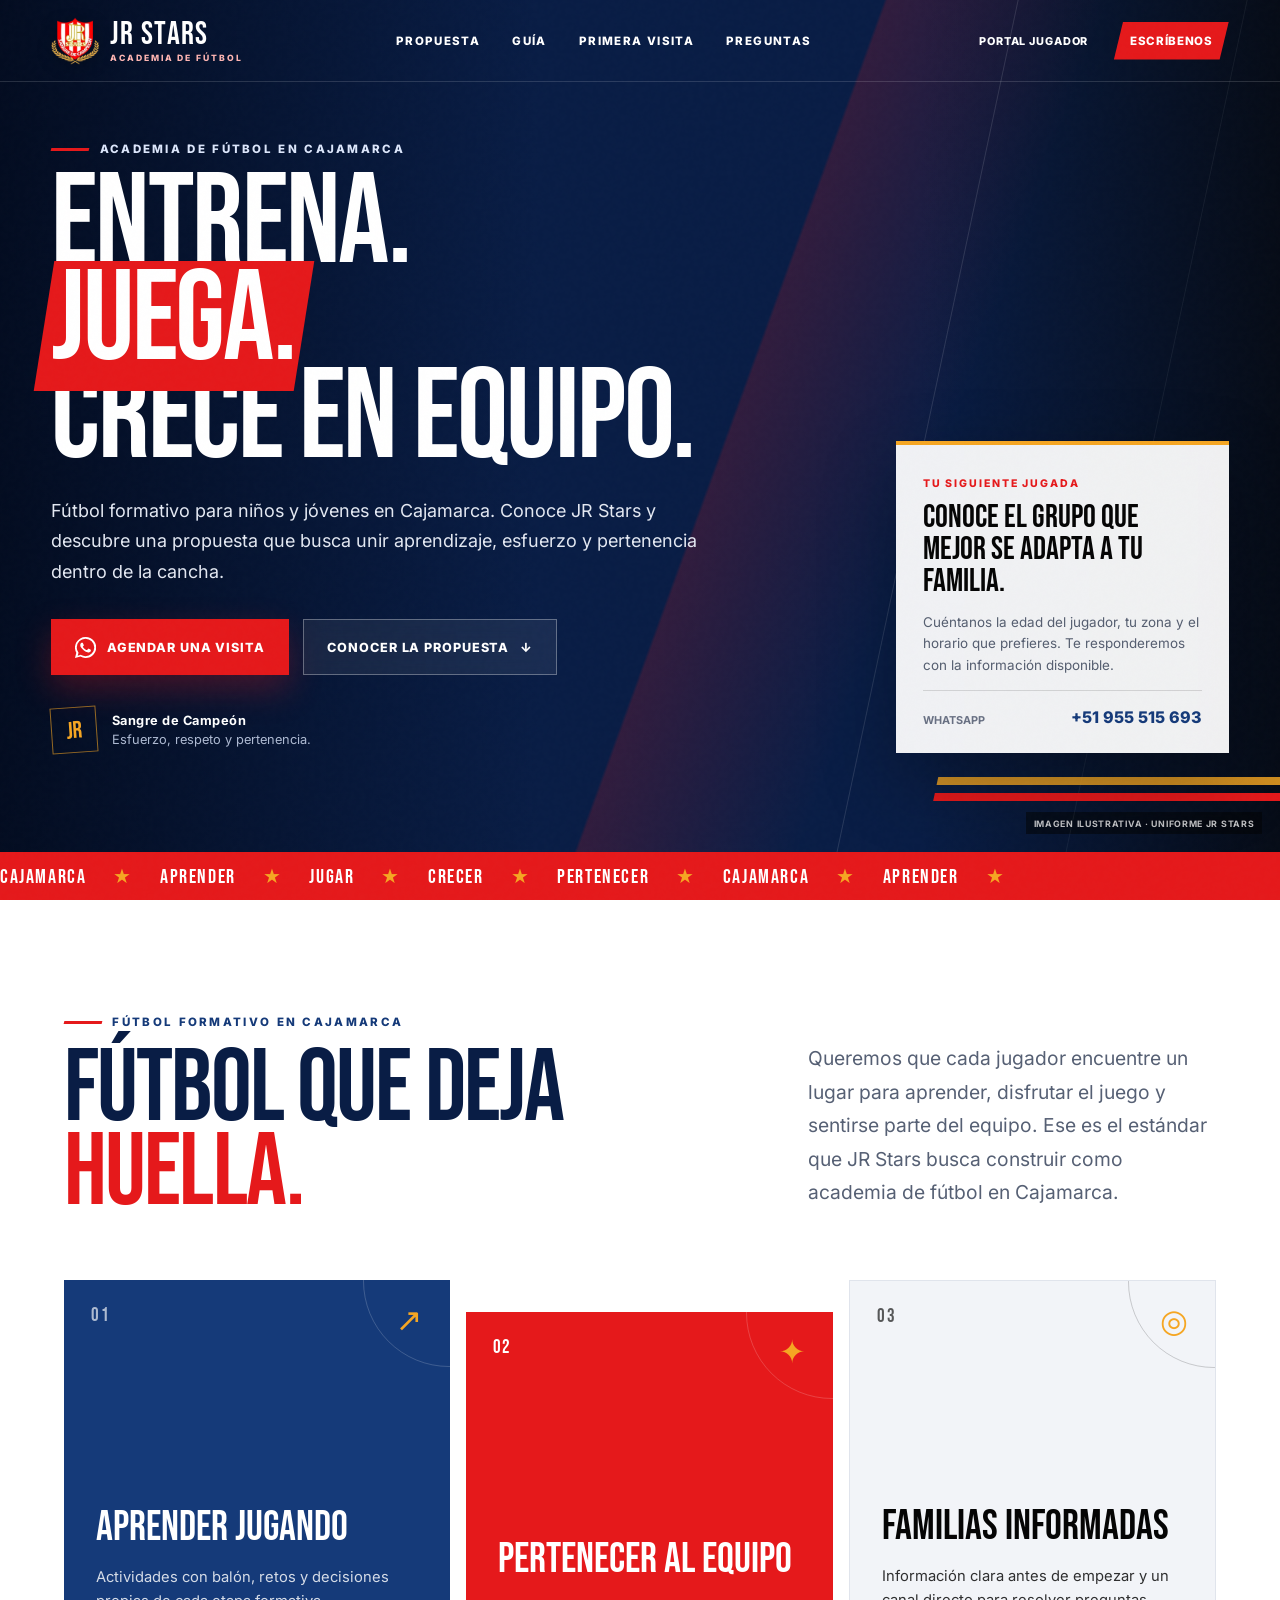
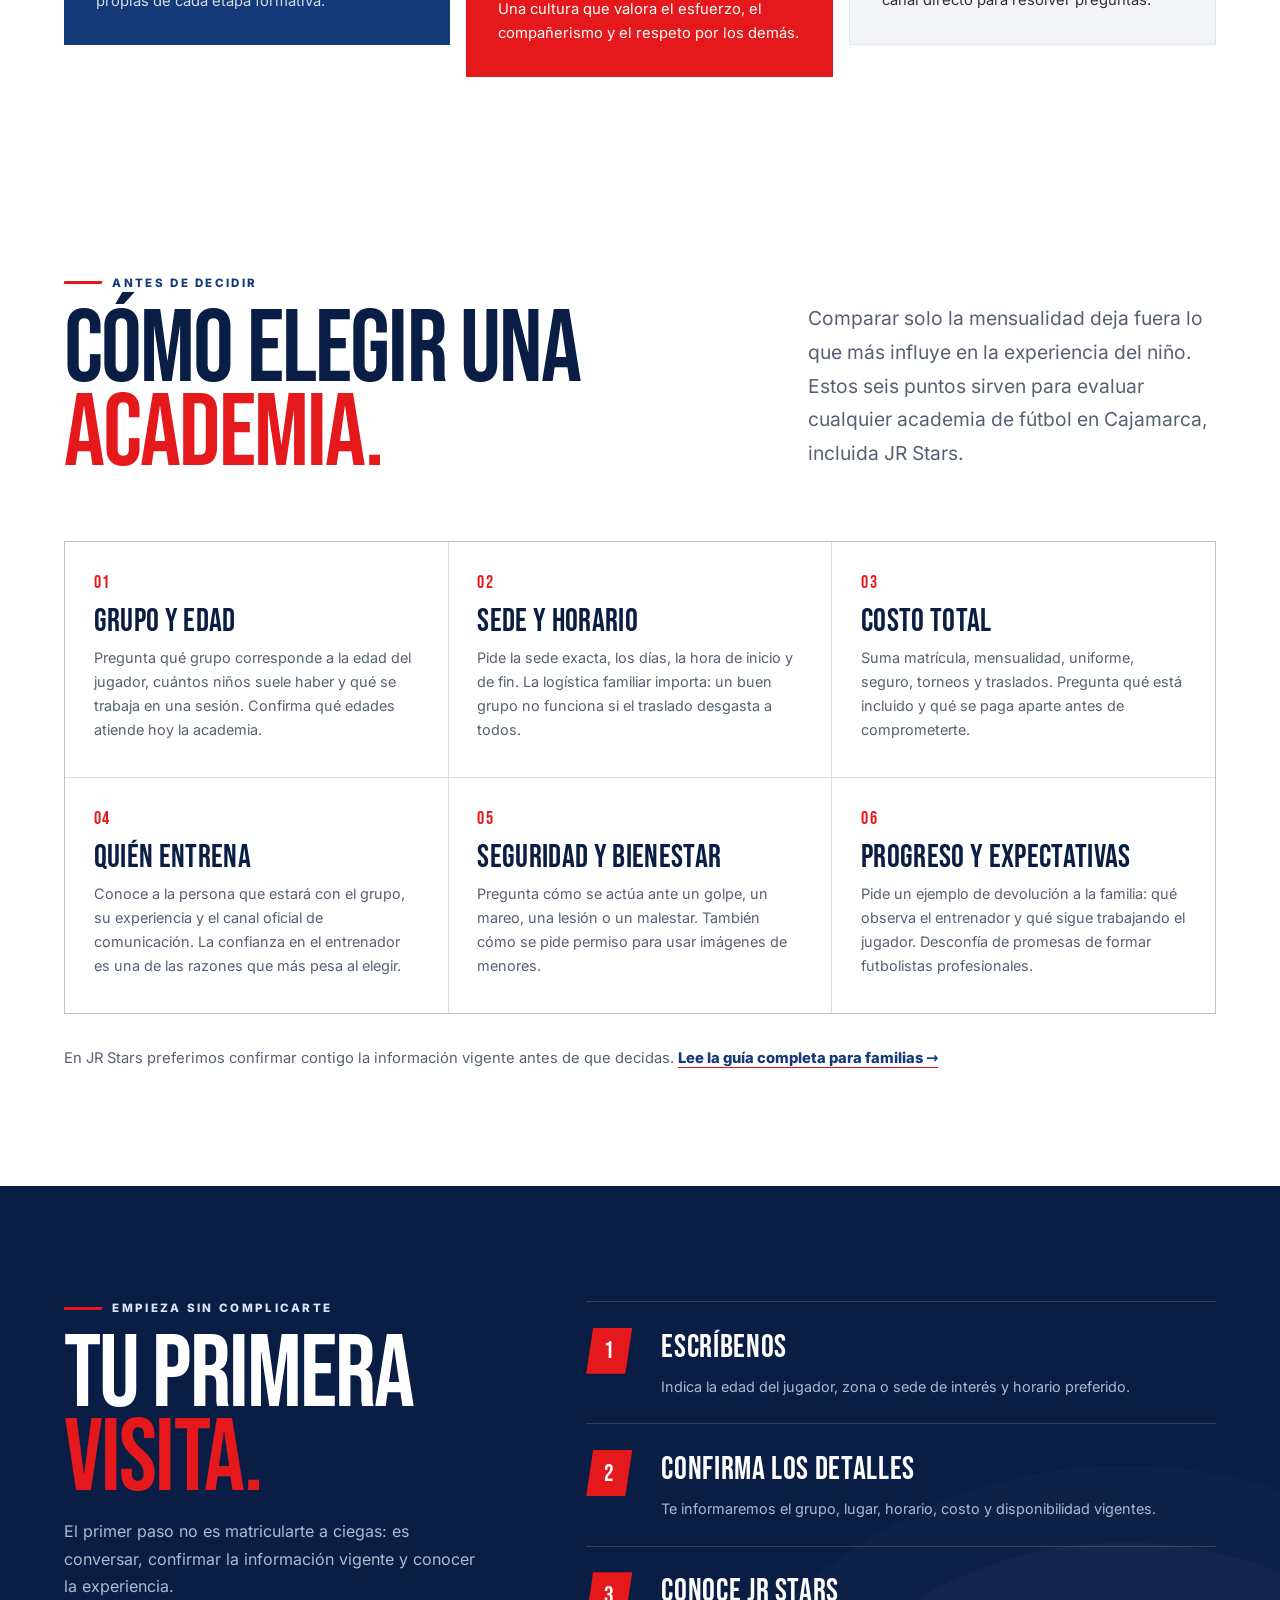
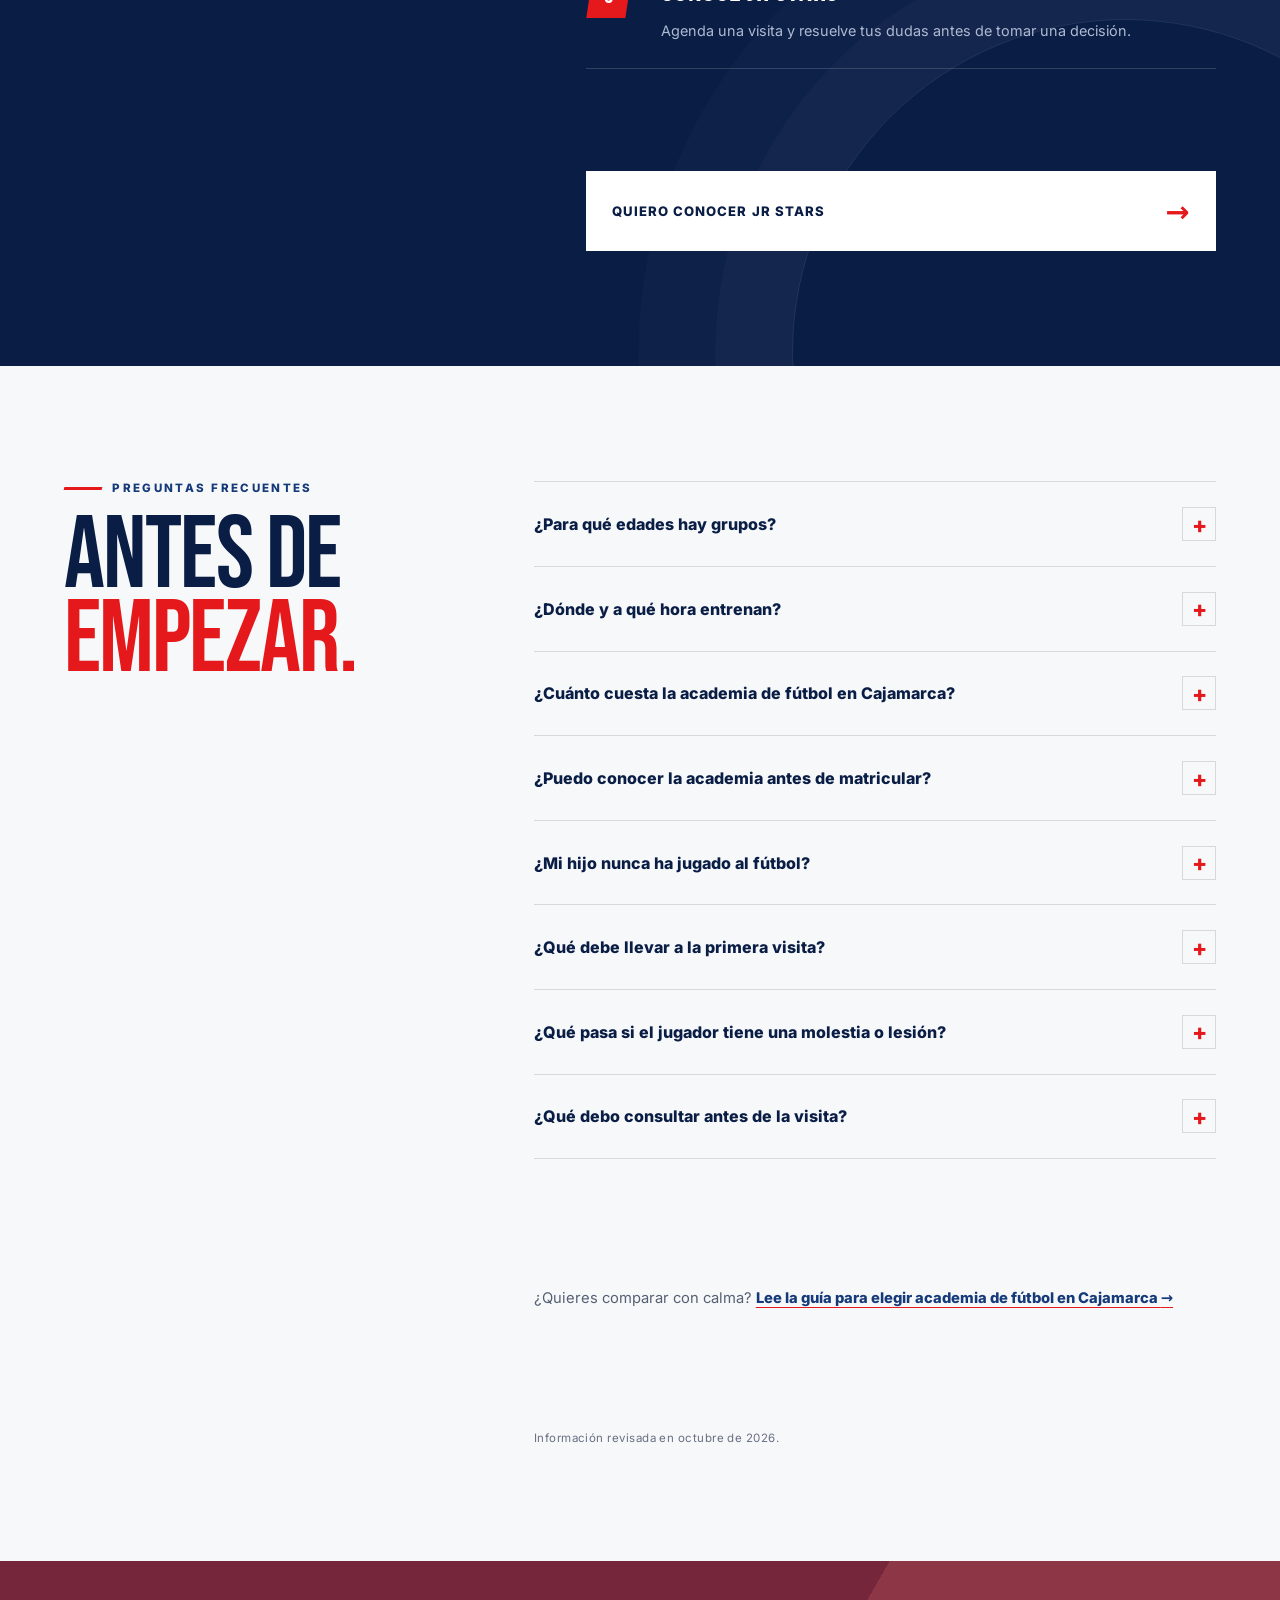
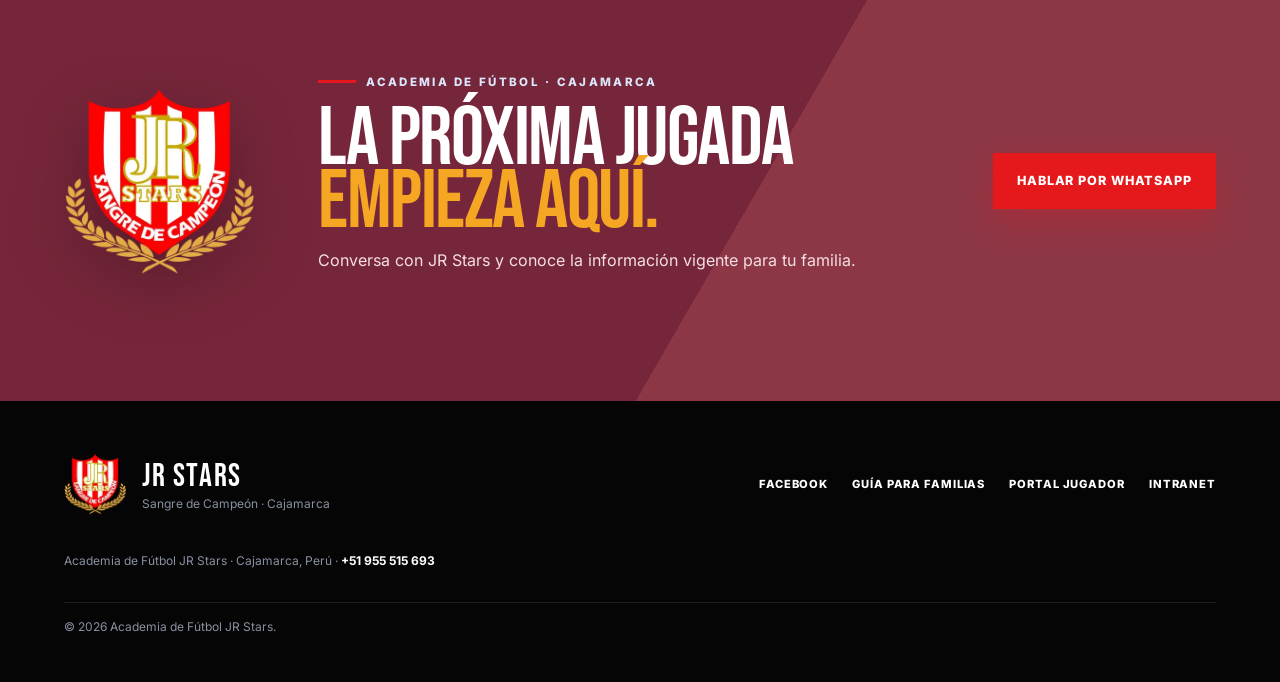
==== index.html @ 73587577 "SEO: landing optimizada, guia para familias y rendimiento movil - Metadatos, canonical, Open Graph y" ====
<!doctype html>
<html lang="es-PE">
<head>
  <meta charset="utf-8">
  <meta name="viewport" content="width=device-width, initial-scale=1">
  <title>Academia de fútbol para niños en Cajamarca | JR Stars</title>
  <meta name="description" content="Fútbol formativo para niños y jóvenes en Cajamarca. Conoce la propuesta de JR Stars y consulta por WhatsApp el grupo, sede y horario disponibles.">
  <meta name="robots" content="index, follow, max-image-preview:large, max-snippet:-1, max-video-preview:-1">
  <meta name="theme-color" content="#153A79">
  <meta name="geo.region" content="PE-CAJ">
  <meta name="geo.placename" content="Cajamarca">
  <link rel="canonical" href="https://jairequejo.github.io/academiajrstars/">
  <link rel="sitemap" type="application/xml" title="Mapa del sitio" href="https://jairequejo.github.io/academiajrstars/sitemap.xml">
  <meta property="og:type" content="website">
  <meta property="og:locale" content="es_PE">
  <meta property="og:site_name" content="JR Stars Cajamarca">
  <meta property="og:url" content="https://jairequejo.github.io/academiajrstars/">
  <meta property="og:title" content="Academia de fútbol para niños en Cajamarca | JR Stars">
  <meta property="og:description" content="Fútbol formativo para niños y jóvenes en Cajamarca. Conoce JR Stars y consulta disponibilidad por WhatsApp.">
  <meta property="og:image" content="https://jairequejo.github.io/academiajrstars/img/og-jr-stars-1200x630.jpg">
  <meta property="og:image:secure_url" content="https://jairequejo.github.io/academiajrstars/img/og-jr-stars-1200x630.jpg">
  <meta property="og:image:type" content="image/jpeg">
  <meta property="og:image:width" content="1200">
  <meta property="og:image:height" content="630">
  <meta property="og:image:alt" content="Jugador con uniforme de JR Stars en una cancha de fútbol">
  <meta name="twitter:card" content="summary_large_image">
  <meta name="twitter:title" content="Academia de fútbol para niños en Cajamarca | JR Stars">
  <meta name="twitter:description" content="Fútbol formativo para niños y jóvenes en Cajamarca. Consulta grupo, sede y horario por WhatsApp.">
  <meta name="twitter:image" content="https://jairequejo.github.io/academiajrstars/img/og-jr-stars-1200x630.jpg">
  <meta name="twitter:image:alt" content="Jugador con uniforme de JR Stars en una cancha de fútbol">
  <link rel="icon" href="./favicon.ico" sizes="any">
  <link rel="icon" href="./img/escudo-192.png" type="image/png" sizes="192x192">
  <link rel="apple-touch-icon" href="./img/escudo-192.png">
  <link rel="preload" href="./fonts/bebas-neue-latin.woff2" as="font" type="font/woff2" crossorigin>
  <link rel="preload" href="./fonts/inter-latin-var.woff2" as="font" type="font/woff2" crossorigin>
  <link rel="preload" href="./img/hero-jr-stars-horizontal.avif" as="image" type="image/avif" media="(min-width: 681px)" imagesrcset="./img/hero-jr-stars-horizontal-1280.avif 1280w, ./img/hero-jr-stars-horizontal.avif 2055w" imagesizes="100vw" fetchpriority="high">
  <link rel="preload" href="./img/hero-jr-stars-vertical.avif" as="image" type="image/avif" media="(max-width: 680px)" imagesrcset="./img/hero-jr-stars-vertical-720.avif 720w, ./img/hero-jr-stars-vertical.avif 1122w" imagesizes="100vw" fetchpriority="high">
  <link rel="stylesheet" href="./css/landing-effects.css?v=20261019b">
  <script type="application/ld+json">
  {
    "@context": "https://schema.org",
    "@graph": [
      {
        "@type": "SportsOrganization",
        "@id": "https://jairequejo.github.io/academiajrstars/#organizacion",
        "name": "Academia de Fútbol JR Stars Cajamarca",
        "alternateName": "JR Stars",
        "url": "https://jairequejo.github.io/academiajrstars/",
        "logo": {
          "@type": "ImageObject",
          "url": "https://jairequejo.github.io/academiajrstars/img/escudo-192.png",
          "width": 400,
          "height": 400
        },
        "image": {
          "@type": "ImageObject",
          "url": "https://jairequejo.github.io/academiajrstars/img/og-jr-stars-1200x630.jpg",
          "width": 1200,
          "height": 630
        },
        "description": "Academia de fútbol formativo para niños y jóvenes en Cajamarca, Perú. Aprendizaje con balón, pertenencia al equipo y familias informadas.",
        "slogan": "Sangre de Campeón",
        "telephone": "+51 955 515 693",
        "address": {
          "@type": "PostalAddress",
          "addressLocality": "Cajamarca",
          "addressRegion": "Cajamarca",
          "addressCountry": "PE"
        },
        "areaServed": {
          "@type": "City",
          "name": "Cajamarca"
        },
        "contactPoint": {
          "@type": "ContactPoint",
          "telephone": "+51 955 515 693",
          "contactType": "customer service",
          "areaServed": "PE",
          "availableLanguage": "Spanish"
        },
        "sameAs": [
          "https://www.facebook.com/p/Academia-de-F%C3%BAtbol-JR-Stars-Cajamarca-100034777191797/"
        ],
        "knowsAbout": [
          "Fútbol formativo",
          "Fútbol infantil",
          "Entrenamiento de fútbol",
          "Desarrollo de jugadores jóvenes"
        ],
        "inLanguage": "es-PE"
      },
      {
        "@type": "WebSite",
        "@id": "https://jairequejo.github.io/academiajrstars/#sitio",
        "url": "https://jairequejo.github.io/academiajrstars/",
        "name": "JR Stars Cajamarca",
        "inLanguage": "es-PE",
        "publisher": {
          "@id": "https://jairequejo.github.io/academiajrstars/#organizacion"
        }
      },
      {
        "@type": "WebPage",
        "@id": "https://jairequejo.github.io/academiajrstars/#pagina",
        "url": "https://jairequejo.github.io/academiajrstars/",
        "name": "Academia de fútbol para niños en Cajamarca | JR Stars",
        "description": "Fútbol formativo para niños y jóvenes en Cajamarca. Conoce la propuesta de JR Stars y consulta por WhatsApp el grupo, sede y horario disponibles.",
        "isPartOf": {
          "@id": "https://jairequejo.github.io/academiajrstars/#sitio"
        },
        "about": {
          "@id": "https://jairequejo.github.io/academiajrstars/#organizacion"
        },
        "primaryImageOfPage": {
          "@type": "ImageObject",
          "url": "https://jairequejo.github.io/academiajrstars/img/og-jr-stars-1200x630.jpg",
          "width": 1200,
          "height": 630
        },
        "inLanguage": "es-PE",
        "dateModified": "2026-10-19"
      }
    ]
  }
  </script>
</head>
<body>
  <a class="skip-link" href="#contenido">Saltar al contenido</a>
  <header class="site-header" id="site-header">
    <a class="brand" href="#inicio">
      <img src="./img/escudo-128.webp" alt="" width="128" height="128" decoding="async">
      <span class="brand-copy"><strong>JR STARS</strong><small>Academia de fútbol</small></span>
    </a>
    <nav class="desktop-nav" aria-label="Navegación principal">
      <a href="#propuesta">Propuesta</a><a href="./guia-academia-futbol-cajamarca/">Guía</a><a href="#primera-visita">Primera visita</a><a href="#preguntas">Preguntas</a>
    </nav>
    <div class="header-actions">
      <a class="portal-link" href="./portal/">Portal jugador</a>
      <a class="header-whatsapp" data-wa-location="header" href="https://wa.me/51955515693?text=Hola%2C%20quiero%20conocer%20JR%20Stars.%20Edad%20del%20ni%C3%B1o%2Fa%3A%20__%20Zona%20o%20sede%20preferida%3A%20__%20Horario%20preferido%3A%20__" target="_blank" rel="noopener noreferrer">Escríbenos</a>
    </div>
  </header>

  <main id="contenido">
    <section class="hero" id="inicio">
      <div class="hero-media" aria-hidden="true">
        <picture>
          <source media="(max-width: 680px)" type="image/avif" srcset="./img/hero-jr-stars-vertical-720.avif 720w, ./img/hero-jr-stars-vertical.avif 1122w" sizes="100vw">
          <source media="(max-width: 680px)" type="image/webp" srcset="./img/hero-jr-stars-vertical-720.webp 720w, ./img/hero-jr-stars-vertical.webp 1122w" sizes="100vw">
          <source media="(min-width: 681px)" type="image/avif" srcset="./img/hero-jr-stars-horizontal-1280.avif 1280w, ./img/hero-jr-stars-horizontal.avif 2055w" sizes="100vw">
          <source media="(min-width: 681px)" type="image/webp" srcset="./img/hero-jr-stars-horizontal-1280.webp 1280w, ./img/hero-jr-stars-horizontal.webp 2055w" sizes="100vw">
          <img src="./img/hero-jr-stars-horizontal.png" alt="" width="2055" height="765" fetchpriority="high" decoding="async">
        </picture>
        <span class="hero-visual-note">Imagen ilustrativa · Uniforme JR Stars</span>
      </div>
      <div class="hero-shape hero-shape-one" aria-hidden="true"></div><div class="hero-shape hero-shape-two" aria-hidden="true"></div>
      <div class="hero-inner">
        <div class="hero-copy">
          <p class="eyebrow"><span></span> Academia de fútbol en Cajamarca</p>
          <h1>ENTRENA.<br><em>JUEGA.</em><br>CRECE EN EQUIPO.</h1>
          <p class="hero-lead">Fútbol formativo para niños y jóvenes en Cajamarca. Conoce JR Stars y descubre una propuesta que busca unir aprendizaje, esfuerzo y pertenencia dentro de la cancha.</p>
          <div class="hero-actions">
            <a class="button button-primary" data-wa-location="hero" href="https://wa.me/51955515693?text=Hola%2C%20quiero%20conocer%20JR%20Stars.%20Edad%20del%20ni%C3%B1o%2Fa%3A%20__%20Zona%20o%20sede%20preferida%3A%20__%20Horario%20preferido%3A%20__" target="_blank" rel="noopener noreferrer">
              <svg viewBox="0 0 24 24" aria-hidden="true"><path d="M17.5 14.4c-.3-.2-1.8-.9-2-.9-.3-.1-.5-.2-.7.1-.2.3-.8 1-.9 1.2-.2.2-.4.2-.7.1-.3-.2-1.3-.5-2.4-1.5-.9-.8-1.5-1.8-1.7-2.1-.2-.3 0-.5.2-.6l.4-.5c.2-.2.2-.3.3-.5.1-.2.1-.4 0-.5l-.9-2.2c-.2-.6-.5-.5-.7-.5h-.6c-.2 0-.5.1-.8.4-.3.3-1 1-1 2.5s1.1 2.8 1.2 3c.2.2 2.1 3.2 5.1 4.5.7.3 1.3.5 1.7.6.7.2 1.4.2 1.9.1.6-.1 1.8-.7 2-1.4.3-.7.3-1.3.2-1.4-.1-.2-.3-.2-.6-.4zM12 21.9a9.9 9.9 0 0 1-5-1.3l-.4-.2-3.5.9.9-3.4-.2-.4A9.9 9.9 0 0 1 2 12a10 10 0 1 1 10 9.9zM12 0A12 12 0 0 0 1.5 17.9L0 24l6.3-1.6A12 12 0 1 0 12 0z"/></svg>
              Agendar una visita
            </a>
            <a class="button button-ghost" href="#propuesta">Conocer la propuesta <span aria-hidden="true">↓</span></a>
          </div>
          <div class="hero-note"><span class="hero-note-mark">JR</span><p><strong>Sangre de Campeón</strong><br>Esfuerzo, respeto y pertenencia.</p></div>
        </div>
        <aside class="hero-card" aria-label="Información de contacto">
          <span class="hero-card-label">Tu siguiente jugada</span>
          <strong>Conoce el grupo que mejor se adapta a tu familia.</strong>
          <p>Cuéntanos la edad del jugador, tu zona y el horario que prefieres. Te responderemos con la información disponible.</p>
          <div class="hero-card-contact"><span>WhatsApp</span><a href="tel:+51955515693">+51&nbsp;955&nbsp;515&nbsp;693</a></div>
        </aside>
      </div>
      <div class="hero-marquee" aria-hidden="true"><div>CAJAMARCA <span>★</span> APRENDER <span>★</span> JUGAR <span>★</span> CRECER <span>★</span> PERTENECER <span>★</span> CAJAMARCA <span>★</span> APRENDER <span>★</span></div></div>
    </section>

    <section class="section promise-section" id="propuesta">
      <div class="section-heading">
        <div><p class="eyebrow eyebrow-dark"><span></span> Fútbol formativo en Cajamarca</p><h2>FÚTBOL QUE DEJA<br><em>HUELLA.</em></h2></div>
        <p class="section-intro">Queremos que cada jugador encuentre un lugar para aprender, disfrutar el juego y sentirse parte del equipo. Ese es el estándar que JR Stars busca construir como academia de fútbol en Cajamarca.</p>
      </div>
      <div class="promise-grid">
        <article class="promise-card promise-card-blue"><span class="card-number">01</span><div class="card-icon" aria-hidden="true">↗</div><h3>Aprender jugando</h3><p>Actividades con balón, retos y decisiones propias de cada etapa formativa.</p></article>
        <article class="promise-card promise-card-red"><span class="card-number">02</span><div class="card-icon" aria-hidden="true">✦</div><h3>Pertenecer al equipo</h3><p>Una cultura que valora el esfuerzo, el compañerismo y el respeto por los demás.</p></article>
        <article class="promise-card promise-card-light"><span class="card-number">03</span><div class="card-icon" aria-hidden="true">◎</div><h3>Familias informadas</h3><p>Información clara antes de empezar y un canal directo para resolver preguntas.</p></article>
      </div>
    </section>

    <section class="section guide-section" id="como-elegir">
      <div class="section-heading">
        <div><p class="eyebrow eyebrow-dark"><span></span> Antes de decidir</p><h2>CÓMO ELEGIR UNA<br><em>ACADEMIA.</em></h2></div>
        <p class="section-intro">Comparar solo la mensualidad deja fuera lo que más influye en la experiencia del niño. Estos seis puntos sirven para evaluar cualquier academia de fútbol en Cajamarca, incluida JR Stars.</p>
      </div>
      <div class="guide-grid">
        <article class="guide-card"><span>01</span><h3>Grupo y edad</h3><p>Pregunta qué grupo corresponde a la edad del jugador, cuántos niños suele haber y qué se trabaja en una sesión. Confirma qué edades atiende hoy la academia.</p></article>
        <article class="guide-card"><span>02</span><h3>Sede y horario</h3><p>Pide la sede exacta, los días, la hora de inicio y de fin. La logística familiar importa: un buen grupo no funciona si el traslado desgasta a todos.</p></article>
        <article class="guide-card"><span>03</span><h3>Costo total</h3><p>Suma matrícula, mensualidad, uniforme, seguro, torneos y traslados. Pregunta qué está incluido y qué se paga aparte antes de comprometerte.</p></article>
        <article class="guide-card"><span>04</span><h3>Quién entrena</h3><p>Conoce a la persona que estará con el grupo, su experiencia y el canal oficial de comunicación. La confianza en el entrenador es una de las razones que más pesa al elegir.</p></article>
        <article class="guide-card"><span>05</span><h3>Seguridad y bienestar</h3><p>Pregunta cómo se actúa ante un golpe, un mareo, una lesión o un malestar. También cómo se pide permiso para usar imágenes de menores.</p></article>
        <article class="guide-card"><span>06</span><h3>Progreso y expectativas</h3><p>Pide un ejemplo de devolución a la familia: qué observa el entrenador y qué sigue trabajando el jugador. Desconfía de promesas de formar futbolistas profesionales.</p></article>
      </div>
      <p class="guide-note">En JR Stars preferimos confirmar contigo la información vigente antes de que decidas. <a href="./guia-academia-futbol-cajamarca/">Lee la guía completa para familias <span aria-hidden="true">→</span></a></p>
    </section>

    <section class="section visit-section" id="primera-visita">
      <div class="visit-header">
        <p class="eyebrow"><span></span> Empieza sin complicarte</p><h2>TU PRIMERA<br><em>VISITA.</em></h2>
        <p>El primer paso no es matricularte a ciegas: es conversar, confirmar la información vigente y conocer la experiencia.</p>
      </div>
      <ol class="steps">
        <li><span class="step-number">1</span><div><h3>Escríbenos</h3><p>Indica la edad del jugador, zona o sede de interés y horario preferido.</p></div></li>
        <li><span class="step-number">2</span><div><h3>Confirma los detalles</h3><p>Te informaremos el grupo, lugar, horario, costo y disponibilidad vigentes.</p></div></li>
        <li><span class="step-number">3</span><div><h3>Conoce JR Stars</h3><p>Agenda una visita y resuelve tus dudas antes de tomar una decisión.</p></div></li>
      </ol>
      <a class="visit-cta" data-wa-location="steps" href="https://wa.me/51955515693?text=Hola%2C%20quiero%20conocer%20JR%20Stars.%20Edad%20del%20ni%C3%B1o%2Fa%3A%20__%20Zona%20o%20sede%20preferida%3A%20__%20Horario%20preferido%3A%20__" target="_blank" rel="noopener noreferrer"><span>Quiero conocer JR Stars</span><strong>→</strong></a>
    </section>

    <section class="section faq-section" id="preguntas">
      <div class="faq-heading"><p class="eyebrow eyebrow-dark"><span></span> Preguntas frecuentes</p><h2>ANTES DE<br><em>EMPEZAR.</em></h2></div>
      <div class="faq-list">
        <details><summary>¿Para qué edades hay grupos?<span>+</span></summary><p>Las categorías disponibles pueden cambiar. Escríbenos con la edad del jugador y te diremos qué opción vigente puede corresponderle.</p></details>
        <details><summary>¿Dónde y a qué hora entrenan?<span>+</span></summary><p>Antes de agendar confirmaremos contigo la sede, el horario y la disponibilidad actuales. No queremos que viajes con información desactualizada.</p></details>
        <details><summary>¿Cuánto cuesta la academia de fútbol en Cajamarca?<span>+</span></summary><p>El costo puede variar según el grupo, la frecuencia y lo que incluya. Por WhatsApp te pasaremos el costo total vigente: mensualidad, matrícula y otros conceptos aplicables. Así evitas sorpresas después.</p></details>
        <details><summary>¿Puedo conocer la academia antes de matricular?<span>+</span></summary><p>Sí puedes solicitar una visita. Por WhatsApp te explicaremos cómo coordinarla según el grupo disponible.</p></details>
        <details><summary>¿Mi hijo nunca ha jugado al fútbol?<span>+</span></summary><p>Cuéntanos su edad y su experiencia. Lo importante es ubicarlo en un grupo adecuado y que la primera experiencia sea positiva, sin compararlo con niños que llevan más tiempo.</p></details>
        <details><summary>¿Qué debe llevar a la primera visita?<span>+</span></summary><p>Ropa cómoda, calzado deportivo y agua. Confirma por WhatsApp si la sede o el grupo piden algo adicional, como canilleras o uniforme.</p></details>
        <details><summary>¿Qué pasa si el jugador tiene una molestia o lesión?<span>+</span></summary><p>No debe entrenar con dolor. La familia debe informar antes de la sesión y consultar a un profesional de salud cuando corresponda. El entrenador no diagnostica ni prescribe tratamiento.</p></details>
        <details><summary>¿Qué debo consultar antes de la visita?<span>+</span></summary><p>Pregunta por grupo, sede, horario, costo total, qué debe llevar el jugador, cómo se comunica la academia con las familias y cómo funciona la primera experiencia.</p></details>
      </div>
      <p class="faq-more">¿Quieres comparar con calma? <a href="./guia-academia-futbol-cajamarca/">Lee la guía para elegir academia de fútbol en Cajamarca <span aria-hidden="true">→</span></a></p>
      <p class="page-updated">Información revisada en <time datetime="2026-10-19">octubre de 2026</time>.</p>
    </section>

    <section class="final-cta">
      <div class="final-cta-crest"><img src="./img/escudo-400.webp" alt="" width="400" height="400" loading="lazy" decoding="async"></div>
      <div><p class="eyebrow"><span></span> Academia de fútbol · Cajamarca</p><h2>LA PRÓXIMA JUGADA<br><em>EMPIEZA AQUÍ.</em></h2><p>Conversa con JR Stars y conoce la información vigente para tu familia.</p></div>
      <a class="button button-primary" data-wa-location="final" href="https://wa.me/51955515693?text=Hola%2C%20quiero%20conocer%20JR%20Stars.%20Edad%20del%20ni%C3%B1o%2Fa%3A%20__%20Zona%20o%20sede%20preferida%3A%20__%20Horario%20preferido%3A%20__" target="_blank" rel="noopener noreferrer">Hablar por WhatsApp</a>
    </section>
  </main>

  <footer class="site-footer">
    <div class="footer-brand"><img src="./img/escudo-128.webp" alt="Escudo JR Stars" width="128" height="128" loading="lazy" decoding="async"><div><strong>JR STARS</strong><span>Sangre de Campeón · Cajamarca</span></div></div>
    <div class="footer-links"><a href="https://www.facebook.com/p/Academia-de-F%C3%BAtbol-JR-Stars-Cajamarca-100034777191797/" target="_blank" rel="noopener noreferrer">Facebook</a><a href="./guia-academia-futbol-cajamarca/">Guía para familias</a><a href="./portal/">Portal jugador</a><a href="./admin/login.html">Intranet</a></div>
    <address>Academia de Fútbol JR Stars · Cajamarca, Perú · <a href="tel:+51955515693">+51&nbsp;955&nbsp;515&nbsp;693</a></address>
    <p>© <span id="current-year">2026</span> Academia de Fútbol JR Stars.</p>
  </footer>

  <a class="mobile-whatsapp" data-wa-location="mobile-sticky" href="https://wa.me/51955515693?text=Hola%2C%20quiero%20conocer%20JR%20Stars.%20Edad%20del%20ni%C3%B1o%2Fa%3A%20__%20Zona%20o%20sede%20preferida%3A%20__%20Horario%20preferido%3A%20__" target="_blank" rel="noopener noreferrer" aria-label="Agendar una visita por WhatsApp">
    <svg viewBox="0 0 24 24" aria-hidden="true"><path d="M17.5 14.4c-.3-.2-1.8-.9-2-.9-.3-.1-.5-.2-.7.1-.2.3-.8 1-.9 1.2-.2.2-.4.2-.7.1-.3-.2-1.3-.5-2.4-1.5-.9-.8-1.5-1.8-1.7-2.1-.2-.3 0-.5.2-.6l.4-.5c.2-.2.2-.3.3-.5.1-.2.1-.4 0-.5l-.9-2.2c-.2-.6-.5-.5-.7-.5h-.6c-.2 0-.5.1-.8.4-.3.3-1 1-1 2.5s1.1 2.8 1.2 3c.2.2 2.1 3.2 5.1 4.5.7.3 1.3.5 1.7.6.7.2 1.4.2 1.9.1.6-.1 1.8-.7 2-1.4.3-.7.3-1.3.2-1.4-.1-.2-.3-.2-.6-.4zM12 21.9a9.9 9.9 0 0 1-5-1.3l-.4-.2-3.5.9.9-3.4-.2-.4A9.9 9.9 0 0 1 2 12a10 10 0 1 1 10 9.9zM12 0A12 12 0 0 0 1.5 17.9L0 24l6.3-1.6A12 12 0 1 0 12 0z"/></svg><span>Agendar visita</span>
  </a>
  <script>
    const header = document.getElementById('site-header');
    const mobileCta = document.querySelector('.mobile-whatsapp');
    const hero = document.querySelector('.hero');
    const updateScrollUi = () => {
      header.classList.toggle('is-scrolled', window.scrollY > 24);
      mobileCta.classList.toggle('is-visible', window.scrollY > hero.offsetHeight * .55);
    };
    window.addEventListener('scroll', updateScrollUi, { passive: true });
    window.addEventListener('resize', updateScrollUi);
    updateScrollUi();
    document.getElementById('current-year').textContent = new Date().getFullYear();
    document.querySelectorAll('details').forEach(item => item.addEventListener('toggle', () => {
      if (!item.open) return;
      document.querySelectorAll('details[open]').forEach(other => { if (other !== item) other.removeAttribute('open'); });
    }));
    document.querySelectorAll('[data-wa-location]').forEach(link => link.addEventListener('click', () => {
      window.dispatchEvent(new CustomEvent('jrstars:whatsapp-click', { detail: { placement: link.dataset.waLocation } }));
    }));
  </script>
</body>
</html>
---- css/landing-effects.css ----
@font-face{font-family:"Bebas Neue";font-style:normal;font-weight:400;font-display:swap;src:url("../fonts/bebas-neue-latin.woff2") format("woff2")}@font-face{font-family:"Inter";font-style:normal;font-weight:100 900;font-display:swap;src:url("../fonts/inter-latin-var.woff2") format("woff2")}
:root{--red:#e5191b;--blue:#153a79;--deep:#091d45;--ink:#050505;--white:#fff;--gold:#f5a623;--burgundy:#76263a;--salmon:#f4847d;--muted:#687083;--line:rgba(5,5,5,.13);--display:"Bebas Neue",Impact,sans-serif;--body:"Inter",system-ui,sans-serif}
*{box-sizing:border-box}html{scroll-behavior:smooth}body{margin:0;background:var(--white);color:var(--ink);font-family:var(--body);overflow-x:hidden}body:before{position:fixed;inset:0;z-index:999;pointer-events:none;content:"";opacity:.025;background-image:url("data:image/svg+xml,%3Csvg viewBox='0 0 180 180' xmlns='http://www.w3.org/2000/svg'%3E%3Cfilter id='n'%3E%3CfeTurbulence type='fractalNoise' baseFrequency='.9' numOctaves='4' stitchTiles='stitch'/%3E%3C/filter%3E%3Crect width='100%25' height='100%25' filter='url(%23n)' opacity='.65'/%3E%3C/svg%3E")}a{color:inherit;text-decoration:none}img{display:block;max-width:100%}.skip-link{position:fixed;left:1rem;top:-5rem;z-index:1100;padding:.8rem 1rem;background:#fff;color:#050505;font-weight:800}.skip-link:focus{top:1rem}
.site-header{position:fixed;inset:0 0 auto;z-index:100;height:82px;display:flex;align-items:center;justify-content:space-between;padding:0 clamp(1rem,4vw,4.5rem);color:#fff;border-bottom:1px solid rgba(255,255,255,.14);transition:.25s}.site-header.is-scrolled{height:70px;background:rgba(9,29,69,.96);box-shadow:0 8px 34px rgba(0,0,0,.2);backdrop-filter:blur(18px)}.brand{display:flex;align-items:center;gap:.7rem;min-width:max-content}.brand img{width:48px;height:54px;object-fit:contain;filter:drop-shadow(0 4px 8px rgba(0,0,0,.28))}.brand-copy{display:flex;flex-direction:column;line-height:.86}.brand-copy strong{font:2rem/1 var(--display);letter-spacing:.045em}.brand-copy small{margin-top:.25rem;color:#ffb6b3;font-size:.54rem;font-weight:800;letter-spacing:.22em;text-transform:uppercase}.desktop-nav{display:flex;gap:clamp(1.2rem,2.5vw,2.6rem);font-size:.72rem;font-weight:800;letter-spacing:.12em;text-transform:uppercase}.desktop-nav a{position:relative;padding:.5rem 0}.desktop-nav a:after{position:absolute;left:0;bottom:0;width:0;height:2px;content:"";background:var(--red);transition:width .2s}.desktop-nav a:hover:after,.desktop-nav a:focus-visible:after{width:100%}.header-actions{display:flex;align-items:center;gap:.7rem}.portal-link{padding:.7rem .9rem;font-size:.68rem;font-weight:800;letter-spacing:.08em;text-transform:uppercase}.header-whatsapp{padding:.75rem 1rem;background:var(--red);font-size:.72rem;font-weight:800;letter-spacing:.06em;text-transform:uppercase;clip-path:polygon(8% 0,100% 0,92% 100%,0 100%)}
.hero{position:relative;min-height:800px;height:max(100svh,800px);display:flex;overflow:hidden;background:var(--deep);color:#fff;isolation:isolate}.hero-media{position:absolute;inset:0;z-index:-3}.hero-media:before{position:absolute;inset:0;z-index:1;content:"";background:linear-gradient(90deg,rgba(3,12,32,.98) 0%,rgba(9,29,69,.9) 42%,rgba(9,29,69,.28) 72%,rgba(5,5,5,.72) 100%),linear-gradient(0deg,#091d45 0%,transparent 45%)}.hero-media:after{position:absolute;inset:0;z-index:2;content:"";background:linear-gradient(110deg,transparent 55%,rgba(229,25,27,.18) 55.2%,transparent 69%)}.hero-media picture,.hero-media picture img{width:100%;height:100%;display:block}.hero-media picture img{object-fit:cover;object-position:67% center;filter:saturate(.82) contrast(1.08)}.hero-visual-note{position:absolute;z-index:4;right:1.1rem;bottom:4.1rem;padding:.35rem .5rem;background:rgba(5,5,5,.52);color:rgba(255,255,255,.76);font-size:.55rem;font-weight:700;letter-spacing:.08em;text-transform:uppercase;backdrop-filter:blur(8px)}.hero-shape{position:absolute;z-index:-1;pointer-events:none;transform:skewX(-12deg)}.hero-shape-one{width:18vw;height:120%;right:10%;top:-10%;border-left:1px solid rgba(255,255,255,.12);border-right:1px solid rgba(255,255,255,.06)}.hero-shape-two{width:32vw;height:8px;right:-5%;bottom:11%;background:var(--red);box-shadow:0 -16px 0 rgba(245,166,35,.85)}.hero-inner{width:min(1400px,92%);margin:auto;padding:7.2rem 0 7.5rem;display:grid;grid-template-columns:minmax(0,1.25fr) minmax(280px,.55fr);align-items:end;gap:clamp(2rem,7vw,8rem)}.hero-copy{max-width:780px}.eyebrow{display:flex;align-items:center;gap:.65rem;margin:0 0 1.2rem;color:#dce6fb;font-size:.72rem;font-weight:800;letter-spacing:.2em;text-transform:uppercase}.eyebrow span{width:38px;height:3px;background:var(--red);transform:skewX(-15deg)}.eyebrow-dark{color:var(--blue)}.hero h1,.section h2,.final-cta h2{margin:0;font:clamp(4.8rem,10vw,9rem)/.76 var(--display);letter-spacing:-.018em;text-transform:uppercase}.hero h1 em,.section h2 em,.final-cta h2 em{position:relative;color:#fff;font-style:normal;z-index:0}.hero h1 em:before{position:absolute;inset:11% -4% 4% -3%;z-index:-1;content:"";background:var(--red);transform:skewX(-9deg)}.hero-lead{max-width:650px;margin:1.8rem 0 0;color:#e3e8f2;font-size:clamp(1rem,1.4vw,1.18rem);line-height:1.7}.hero-actions{display:flex;align-items:center;flex-wrap:wrap;gap:.9rem;margin-top:2rem}.button{min-height:56px;display:inline-flex;align-items:center;justify-content:center;gap:.65rem;padding:.9rem 1.45rem;border:1px solid transparent;font-size:.79rem;font-weight:800;letter-spacing:.07em;text-transform:uppercase;transition:.2s}.button:hover{transform:translateY(-3px)}.button svg{width:21px;fill:currentColor}.button-primary{background:var(--red);color:#fff;box-shadow:0 14px 34px rgba(229,25,27,.28)}.button-primary:hover{background:#fa2729}.button-ghost{border-color:rgba(255,255,255,.32);background:rgba(255,255,255,.07);color:#fff;backdrop-filter:blur(10px)}.button-ghost:hover{background:#fff;color:#050505}.hero-note{display:flex;align-items:center;gap:.9rem;margin-top:2rem}.hero-note-mark{width:46px;height:46px;display:grid;place-items:center;border:1px solid rgba(245,166,35,.6);color:var(--gold);font:1.5rem var(--display);transform:rotate(-4deg)}.hero-note p{margin:0;color:#aebad2;font-size:.8rem;line-height:1.5}.hero-note strong{color:#fff;letter-spacing:.04em}.hero-card{align-self:end;padding:1.65rem;border-top:4px solid var(--gold);background:rgba(255,255,255,.94);color:#050505;box-shadow:0 28px 70px rgba(0,0,0,.28);backdrop-filter:blur(14px)}.hero-card-label{color:var(--red);font-size:.66rem;font-weight:800;letter-spacing:.18em;text-transform:uppercase}.hero-card>strong{display:block;margin-top:.7rem;font:2rem/1 var(--display);text-transform:uppercase}.hero-card p{color:#555e70;font-size:.84rem;line-height:1.6}.hero-card-contact{display:flex;align-items:end;justify-content:space-between;gap:.8rem;padding-top:1rem;border-top:1px solid var(--line)}.hero-card-contact span{color:var(--muted);font-size:.68rem;font-weight:700;text-transform:uppercase}.hero-card-contact a{color:var(--blue);font-weight:800}.hero-marquee{position:absolute;left:0;right:0;bottom:0;height:48px;display:flex;align-items:center;overflow:hidden;background:var(--red);font:1.25rem var(--display);letter-spacing:.08em;white-space:nowrap}.hero-marquee div{min-width:max-content;animation:marquee 18s linear infinite}.hero-marquee span{margin:0 1.4rem;color:var(--gold)}@keyframes marquee{to{transform:translateX(-36%)}}
.section{padding:clamp(5rem,9vw,8.5rem) max(5vw,calc((100vw - 1400px)/2))}.section-heading{display:grid;grid-template-columns:1.25fr .75fr;align-items:end;gap:4rem}.section h2{font-size:clamp(4rem,8vw,7.5rem);line-height:.82;color:var(--deep)}.section h2 em{color:var(--red)}.section-intro{max-width:570px;margin:0 0 .4rem;color:#566074;font-size:clamp(1rem,1.5vw,1.25rem);line-height:1.75}.promise-grid{display:grid;grid-template-columns:1.05fr 1fr 1fr;gap:1rem;margin-top:clamp(2.5rem,5vw,5rem)}.promise-card{position:relative;min-height:365px;display:flex;flex-direction:column;justify-content:end;padding:2rem;overflow:hidden}.promise-card:after{position:absolute;width:170px;height:170px;right:-85px;top:-85px;content:"";border:1px solid currentColor;border-radius:50%;opacity:.18}.promise-card-blue{background:var(--blue);color:#fff}.promise-card-red{background:var(--red);color:#fff;transform:translateY(2rem)}.promise-card-light{background:#f2f4f8;border:1px solid #e0e4ec}.card-number{position:absolute;top:1.5rem;left:1.7rem;font:1.2rem var(--display);letter-spacing:.08em;opacity:.65}.card-icon{position:absolute;right:1.7rem;top:1.25rem;font-size:2rem;color:var(--gold)}.promise-card h3{margin:0;font:2.6rem/1 var(--display);text-transform:uppercase}.promise-card p{max-width:330px;margin:1rem 0 0;font-size:.92rem;line-height:1.65;opacity:.82}
.visit-section{position:relative;display:grid;grid-template-columns:.8fr 1.2fr;gap:clamp(3rem,8vw,8rem);background:var(--deep);color:#fff;overflow:hidden}.visit-section:after{position:absolute;right:-14vw;bottom:-25vw;width:52vw;height:52vw;content:"";border:1px solid rgba(255,255,255,.1);border-radius:50%;box-shadow:0 0 0 6vw rgba(255,255,255,.025),0 0 0 12vw rgba(255,255,255,.02)}.visit-header{position:relative;z-index:1}.visit-section h2{color:#fff}.visit-header>p:last-child{max-width:500px;color:#aebad2;line-height:1.7}.steps{position:relative;z-index:1;margin:0;padding:0;list-style:none}.steps li{display:grid;grid-template-columns:56px 1fr;gap:1.2rem;padding:1.6rem 0;border-top:1px solid rgba(255,255,255,.16)}.steps li:last-child{border-bottom:1px solid rgba(255,255,255,.16)}.step-number{width:46px;height:46px;display:grid;place-items:center;background:var(--red);font:1.5rem var(--display);clip-path:polygon(15% 0,100% 0,85% 100%,0 100%)}.steps h3{margin:0;font:2rem var(--display);letter-spacing:.02em;text-transform:uppercase}.steps p{margin:.5rem 0 0;color:#aebad2;font-size:.9rem;line-height:1.6}.visit-cta{position:relative;z-index:1;grid-column:2;display:flex;align-items:center;justify-content:space-between;padding:1.4rem 1.6rem;background:#fff;color:var(--deep);font-size:.82rem;font-weight:800;letter-spacing:.08em;text-transform:uppercase}.visit-cta strong{color:var(--red);font-size:1.8rem;transition:.2s}.visit-cta:hover strong{transform:translateX(6px)}
.faq-section{display:grid;grid-template-columns:.7fr 1.3fr;gap:clamp(3rem,8vw,9rem);background:#f7f8fa}.faq-heading{position:sticky;top:110px;align-self:start}.faq-list{border-top:1px solid var(--line)}.faq-list details{border-bottom:1px solid var(--line)}.faq-list summary{display:flex;align-items:center;justify-content:space-between;gap:1rem;padding:1.55rem 0;cursor:pointer;list-style:none;color:var(--deep);font-size:1rem;font-weight:800}.faq-list summary::-webkit-details-marker{display:none}.faq-list summary span{width:34px;height:34px;display:grid;place-items:center;flex:0 0 auto;border:1px solid var(--line);color:var(--red);font-size:1.4rem;transition:.2s}.faq-list details[open] summary span{transform:rotate(45deg)}.faq-list details p{max-width:720px;margin:-.2rem 3rem 1.6rem 0;color:#5b6474;font-size:.93rem;line-height:1.7}
.final-cta{position:relative;min-height:440px;display:grid;grid-template-columns:190px 1fr auto;align-items:center;gap:clamp(2rem,5vw,5rem);padding:clamp(4rem,7vw,7rem) max(5vw,calc((100vw - 1400px)/2));overflow:hidden;background:var(--burgundy);color:#fff}.final-cta:before{position:absolute;inset:0;content:"";background:linear-gradient(120deg,transparent 58%,rgba(244,132,125,.18) 58%)}.final-cta>*{position:relative;z-index:1}.final-cta-crest img{max-height:210px;object-fit:contain;filter:drop-shadow(0 18px 30px rgba(0,0,0,.25))}.final-cta h2{font-size:clamp(3.6rem,6.5vw,6.7rem)}.final-cta h2 em{color:var(--gold)}.final-cta p:not(.eyebrow){color:#f5dfe3}
.site-footer{min-height:210px;display:grid;grid-template-columns:1fr auto;align-items:center;gap:2rem;padding:3rem max(5vw,calc((100vw - 1400px)/2));background:var(--ink);color:#fff}.footer-brand{display:flex;align-items:center;gap:1rem}.footer-brand img{width:62px;height:70px;object-fit:contain}.footer-brand div{display:flex;flex-direction:column}.footer-brand strong{font:2rem var(--display);letter-spacing:.05em}.footer-brand span,.site-footer p{color:#8991a1;font-size:.75rem}.footer-links{display:flex;gap:1.5rem;font-size:.7rem;font-weight:800;letter-spacing:.08em;text-transform:uppercase}.footer-links a:hover{color:var(--salmon)}.site-footer>p{grid-column:1/-1;margin:0;padding-top:1rem;border-top:1px solid rgba(255,255,255,.1)}.mobile-whatsapp{display:none}:focus-visible{outline:3px solid var(--gold);outline-offset:4px}
@media(prefers-reduced-motion:reduce){*,*:before,*:after{scroll-behavior:auto!important;animation-duration:.01ms!important;animation-iteration-count:1!important;transition-duration:.01ms!important}}
@media(max-width:980px){.desktop-nav{display:none}.hero{min-height:860px;height:auto}.hero-inner{grid-template-columns:1fr;padding-top:9rem;padding-bottom:8rem;align-items:center}.hero-card{max-width:520px}.section-heading,.visit-section,.faq-section{grid-template-columns:1fr}.section-heading{gap:1.5rem}.promise-grid{grid-template-columns:1fr 1fr}.promise-card:last-child{grid-column:1/-1}.promise-card-red{transform:none}.promise-card,.promise-card:last-child{min-height:280px}.promise-card:last-child{flex-direction:row;align-items:flex-end;gap:2.5rem;padding-top:4.5rem}.promise-card:last-child h3{flex-shrink:0}.promise-card:last-child p{margin:0;max-width:560px}.visit-cta{grid-column:1}.faq-heading{position:static}.final-cta{grid-template-columns:130px 1fr}.final-cta .button{grid-column:2;justify-self:start}}
@media(max-width:680px){body{padding-bottom:68px}.site-header{height:68px;padding:0 1rem}.site-header.is-scrolled{height:62px}.brand img{width:38px;height:44px}.brand-copy strong{font-size:1.55rem}.brand-copy small{font-size:.44rem}.portal-link{font-size:.58rem;padding:.55rem .25rem}.header-whatsapp{display:none}.hero{min-height:790px}.hero-media:before{background:linear-gradient(0deg,#091d45 10%,rgba(9,29,69,.9) 50%,rgba(3,12,32,.52) 100%)}.hero-media picture img{object-position:60% center;opacity:.68}.hero-visual-note{right:.6rem;bottom:3.2rem;font-size:.48rem}.hero-inner{width:calc(100% - 2rem);padding:7.5rem 0 6.5rem}.hero h1{font-size:clamp(4.05rem,20.5vw,6rem)}.hero-lead{font-size:.96rem;line-height:1.62}.hero-actions{align-items:stretch}.hero-actions .button{width:100%}.hero-note{margin-top:1.5rem}.hero-card{display:none}.hero-marquee{height:40px;font-size:1rem}.section{padding:4.5rem 1rem}.section h2{font-size:clamp(3.8rem,18vw,5rem)}.section-intro{font-size:.98rem}.promise-grid{grid-template-columns:1fr;margin-top:2.5rem}.promise-card,.promise-card:last-child{grid-column:auto;min-height:290px}.promise-card:last-child{flex-direction:column;align-items:stretch;gap:0;padding-top:2rem}.promise-card:last-child p{margin:1rem 0 0;max-width:330px;align-self:auto}.visit-section{gap:2.5rem}.steps li{grid-template-columns:46px 1fr}.faq-list summary{font-size:.9rem}.final-cta{min-height:0;grid-template-columns:1fr;padding:4.5rem 1rem}.final-cta-crest{display:none}.final-cta .button{grid-column:1;width:100%}.site-footer{grid-template-columns:1fr;padding:3rem 1rem}.footer-links{flex-wrap:wrap}.mobile-whatsapp{position:fixed;left:.75rem;right:.75rem;bottom:.65rem;z-index:200;height:52px;display:flex;align-items:center;justify-content:center;gap:.65rem;background:var(--red);color:#fff;box-shadow:0 12px 35px rgba(0,0,0,.32);font-size:.78rem;font-weight:800;letter-spacing:.06em;text-transform:uppercase;opacity:0;pointer-events:none;transform:translateY(140%);transition:opacity .2s,transform .2s}.mobile-whatsapp.is-visible{opacity:1;pointer-events:auto;transform:translateY(0)}.mobile-whatsapp svg{width:20px;fill:currentColor}}

/* Contraste AA en la tarjeta roja: el texto blanco sobre #e5191b llega a 4.68:1 solo sin opacidad. */
.promise-card-red .card-number,.promise-card-red p{opacity:1}

/* Guía para familias: criterios de decisión */
.guide-section{background:#fff}
.guide-grid{display:grid;grid-template-columns:repeat(3,1fr);gap:1px;margin-top:clamp(2.5rem,5vw,4.5rem);border:1px solid var(--line);background:var(--line)}
.guide-card{min-height:235px;padding:1.8rem;background:#fff}
.guide-card span{font:1.15rem var(--display);letter-spacing:.08em;color:var(--red)}
.guide-card h3{margin:.75rem 0 .55rem;font:2rem/1 var(--display);letter-spacing:.01em;text-transform:uppercase;color:var(--deep)}
.guide-card p{margin:0;color:#566074;font-size:.9rem;line-height:1.65}
.guide-note{max-width:900px;margin:2rem 0 0;color:#566074;font-size:.92rem;line-height:1.7}
.guide-note a{color:var(--blue);font-weight:800;text-decoration:underline;text-decoration-color:var(--red);text-underline-offset:4px}
.faq-more{grid-column:2;margin:1.5rem 0 0;color:#566074;font-size:.92rem;line-height:1.65}
.faq-more a{color:var(--blue);font-weight:800;text-decoration:underline;text-decoration-color:var(--red);text-underline-offset:4px}
.page-updated{grid-column:2;margin:1.2rem 0 0;color:var(--muted);font-size:.72rem;letter-spacing:.04em}
.site-footer address{grid-column:1;margin:0;color:#8991a1;font-size:.75rem;font-style:normal;line-height:1.6}
.site-footer address a{color:#fff;font-weight:700}
@media(max-width:980px){.guide-grid{grid-template-columns:1fr 1fr}.faq-more,.page-updated{grid-column:1/-1}}
@media(max-width:680px){.guide-grid{grid-template-columns:1fr}.guide-card{min-height:0}.faq-more,.page-updated{grid-column:1}.site-footer address{grid-column:1}}
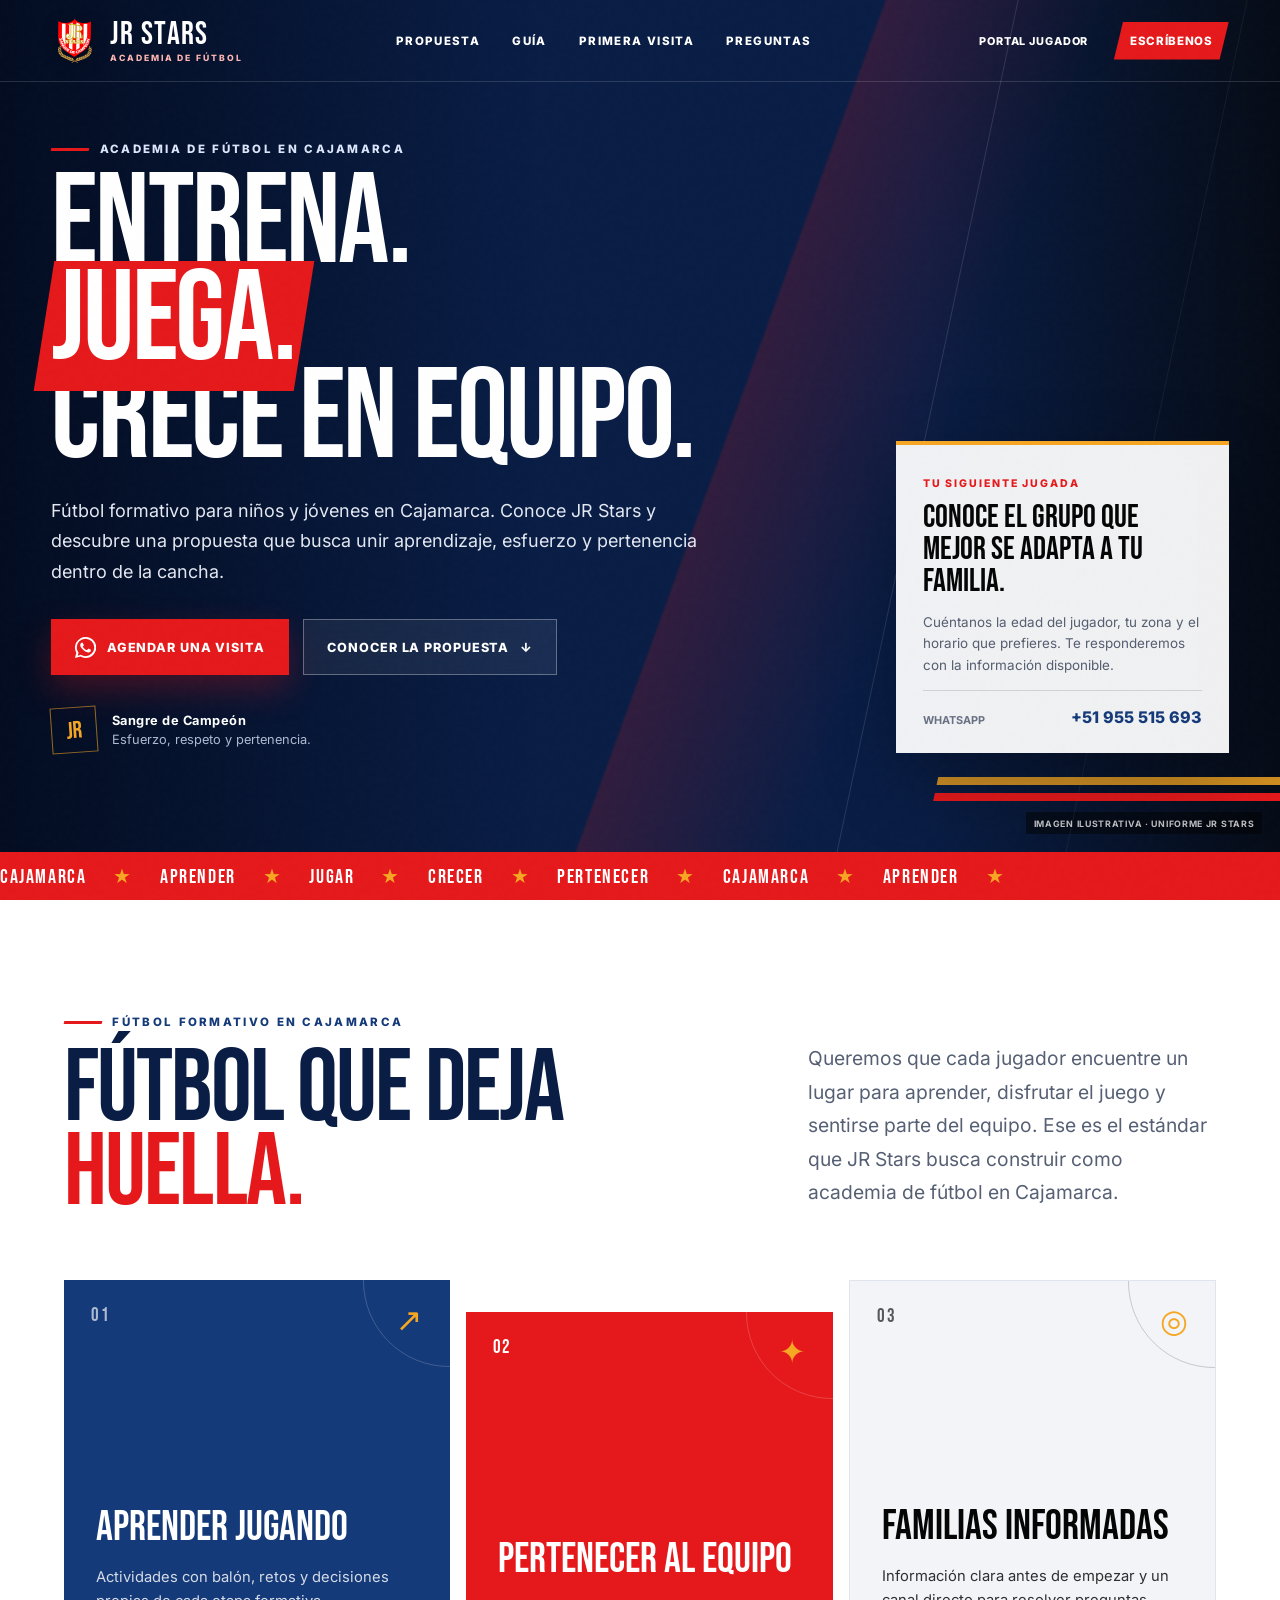
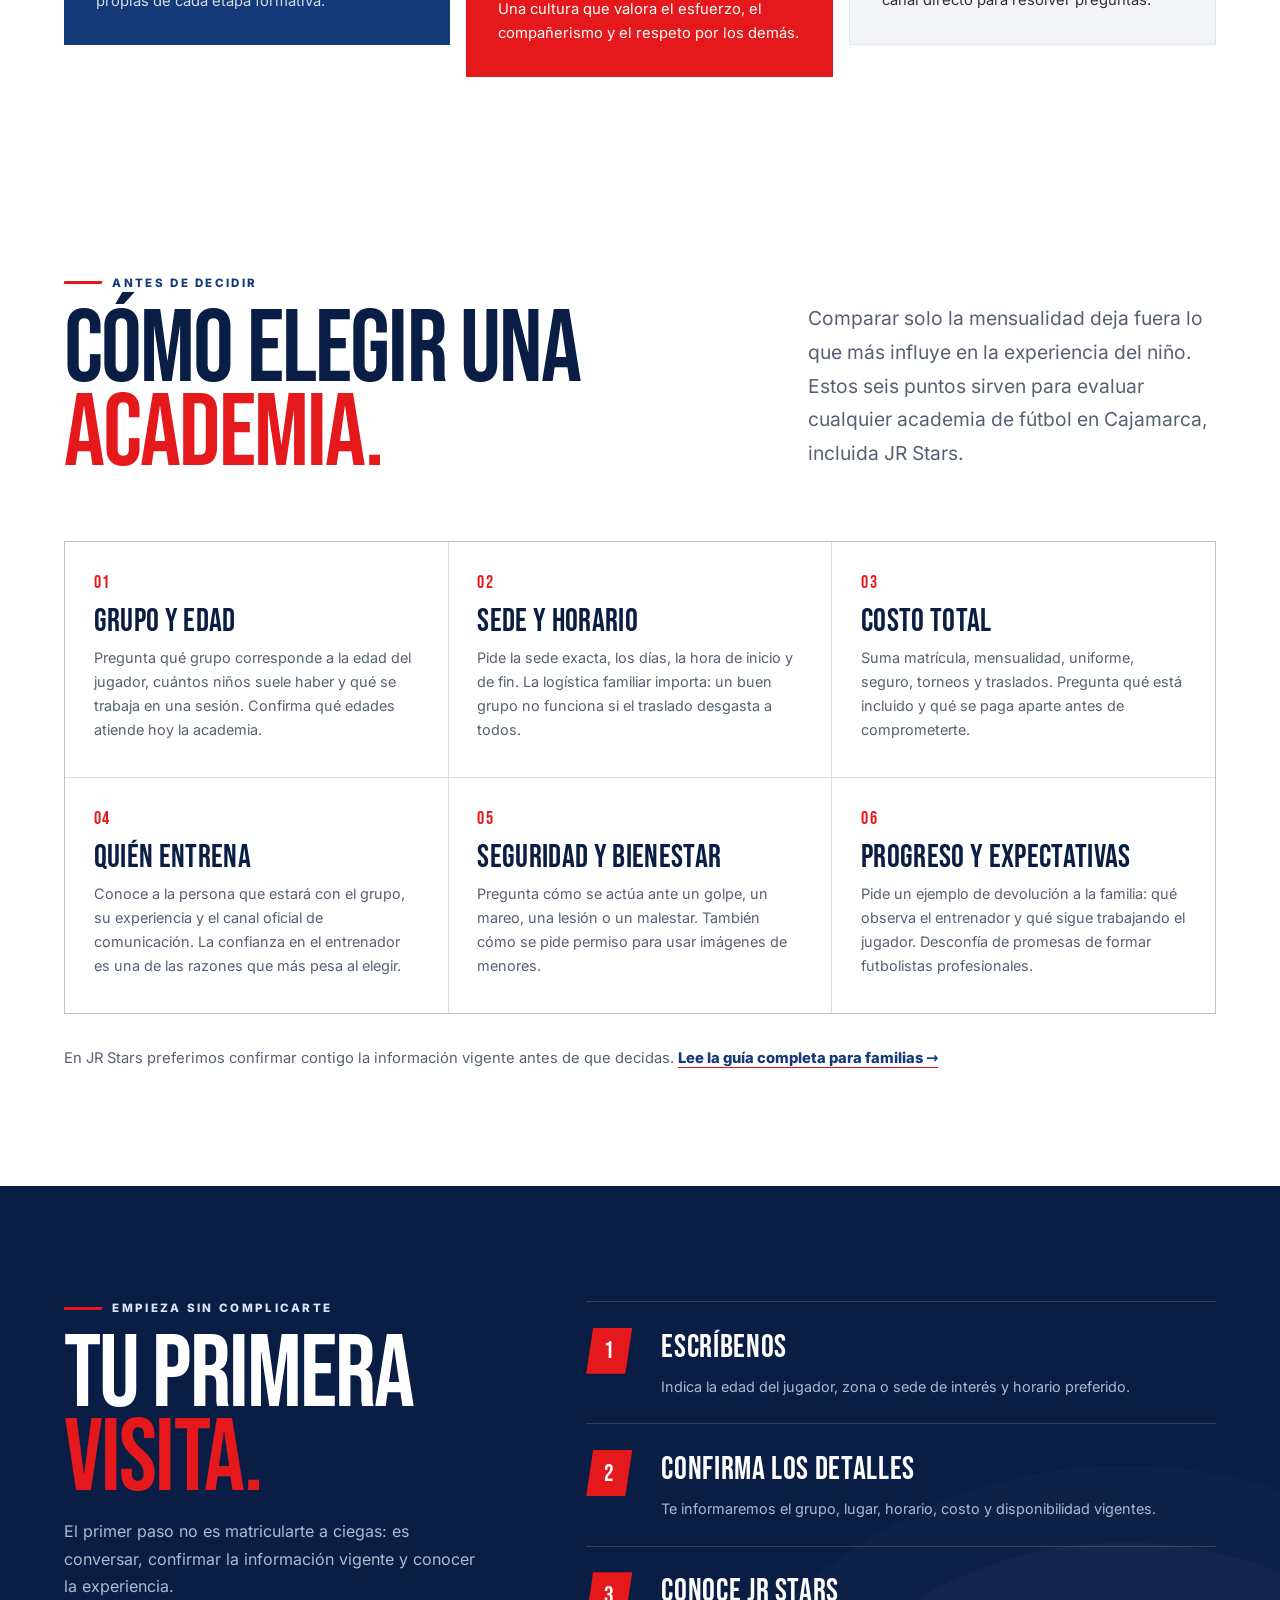
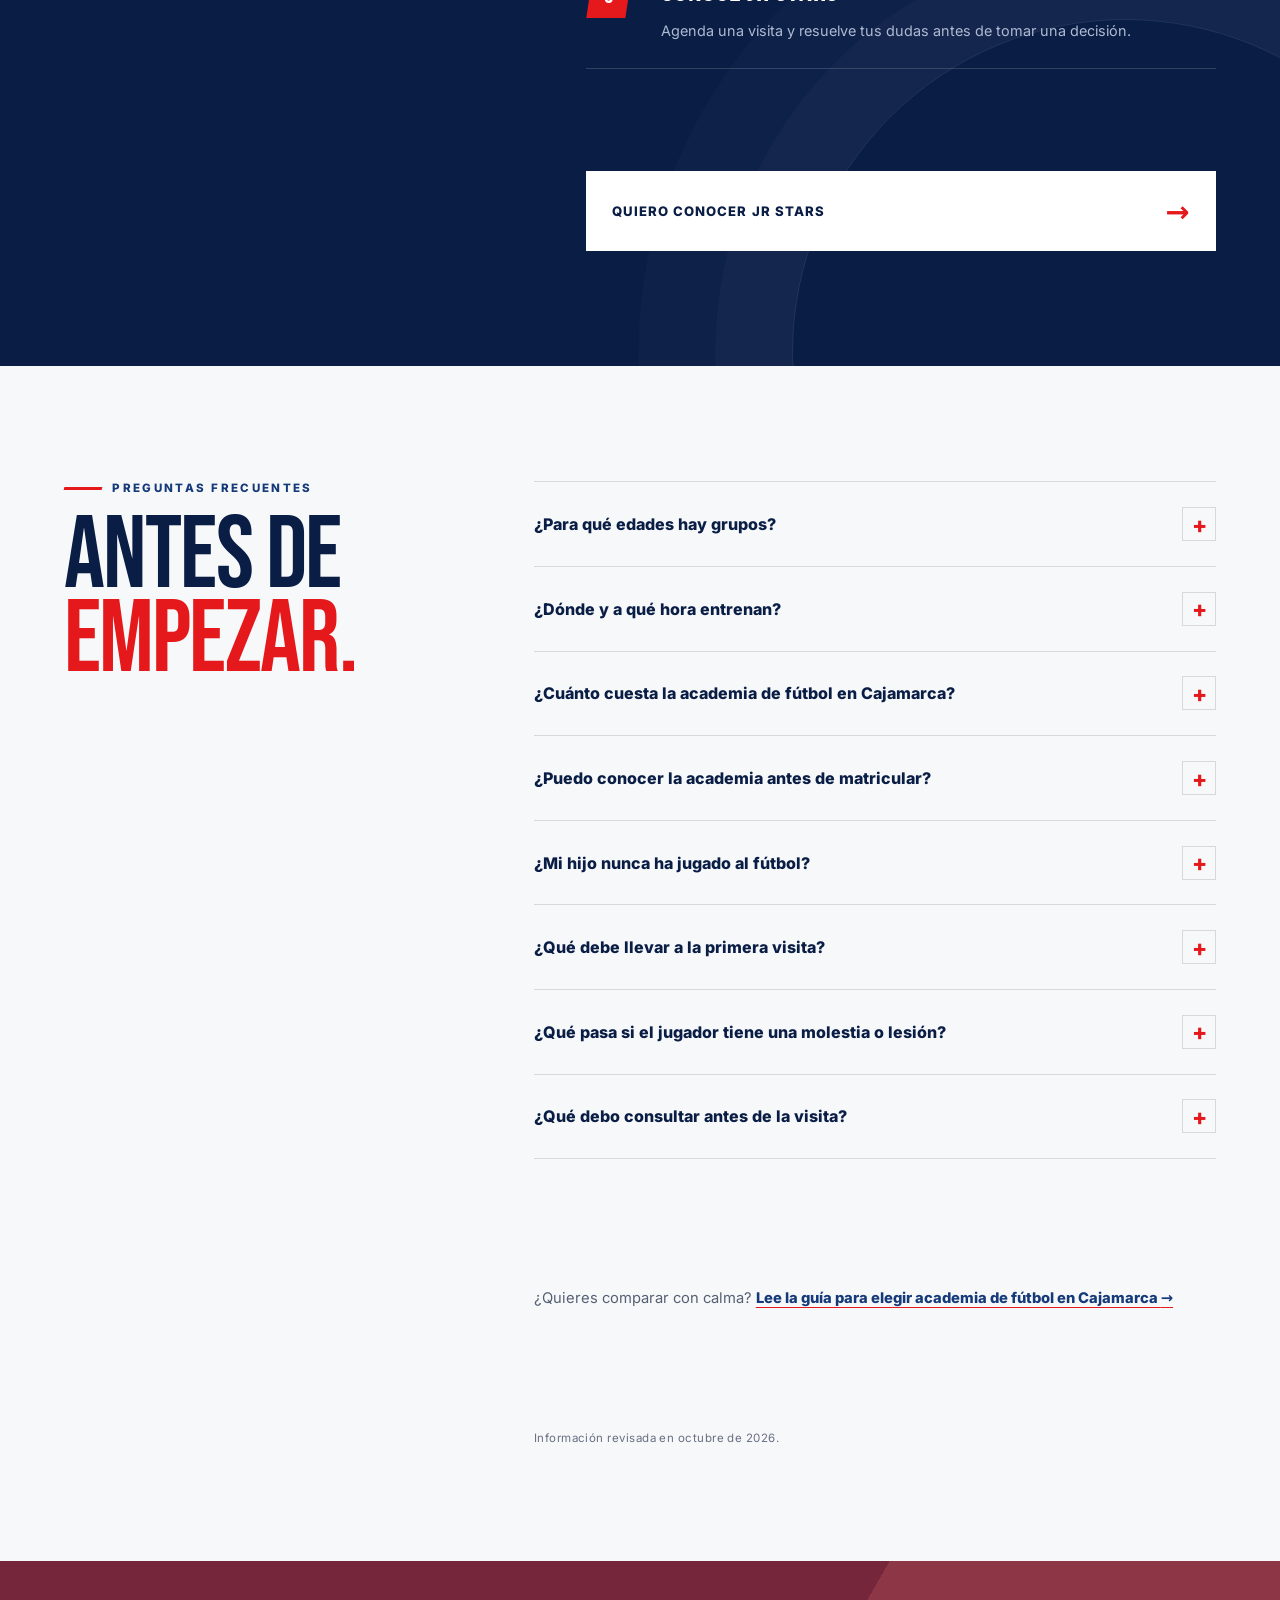
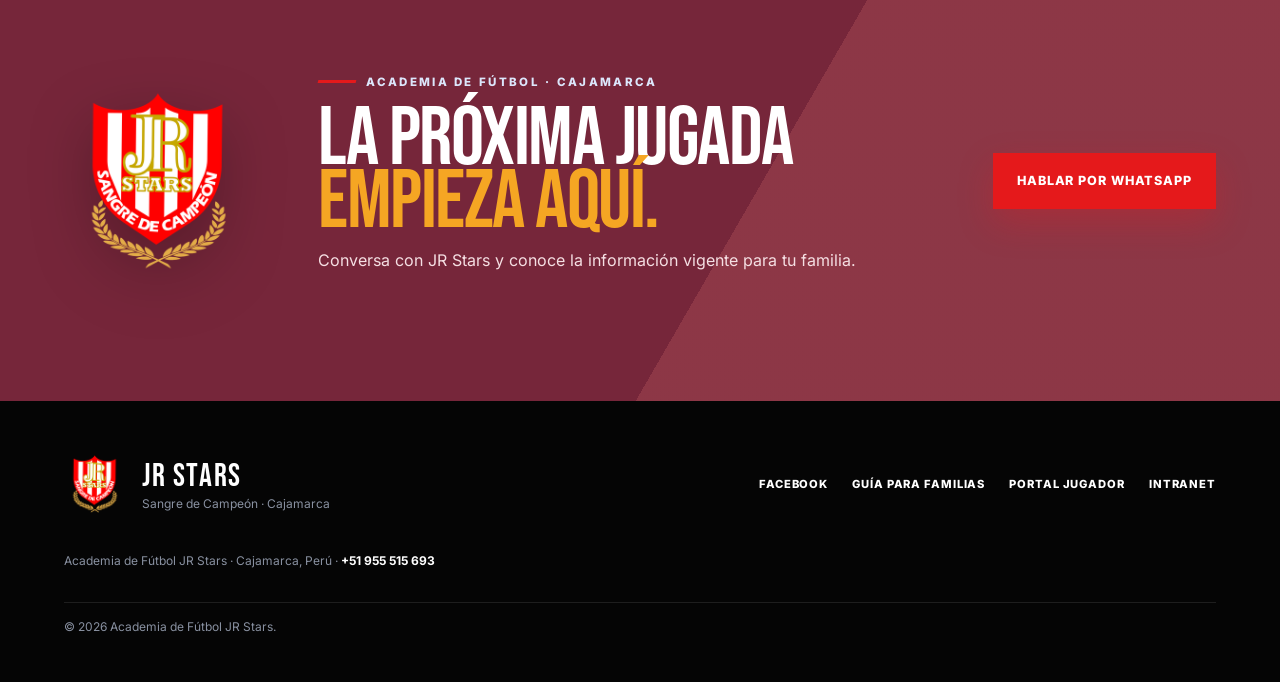
==== commit d72d09bf: "Fix official crest proportions and transparent PNG favicons" ====
--- a/index.html
+++ b/index.html
@@ -9,16 +9,16 @@
   <meta name="theme-color" content="#153A79">
   <meta name="geo.region" content="PE-CAJ">
   <meta name="geo.placename" content="Cajamarca">
-  <link rel="canonical" href="https://jairequejo.github.io/academiajrstars/">
-  <link rel="sitemap" type="application/xml" title="Mapa del sitio" href="https://jairequejo.github.io/academiajrstars/sitemap.xml">
+  <link rel="canonical" href="https://academiajrstars.com/">
+  <link rel="sitemap" type="application/xml" title="Mapa del sitio" href="https://academiajrstars.com/sitemap.xml">
   <meta property="og:type" content="website">
   <meta property="og:locale" content="es_PE">
   <meta property="og:site_name" content="JR Stars Cajamarca">
-  <meta property="og:url" content="https://jairequejo.github.io/academiajrstars/">
+  <meta property="og:url" content="https://academiajrstars.com/">
   <meta property="og:title" content="Academia de fútbol para niños en Cajamarca | JR Stars">
   <meta property="og:description" content="Fútbol formativo para niños y jóvenes en Cajamarca. Conoce JR Stars y consulta disponibilidad por WhatsApp.">
-  <meta property="og:image" content="https://jairequejo.github.io/academiajrstars/img/og-jr-stars-1200x630.jpg">
-  <meta property="og:image:secure_url" content="https://jairequejo.github.io/academiajrstars/img/og-jr-stars-1200x630.jpg">
+  <meta property="og:image" content="https://academiajrstars.com/img/og-jr-stars-1200x630.jpg">
+  <meta property="og:image:secure_url" content="https://academiajrstars.com/img/og-jr-stars-1200x630.jpg">
   <meta property="og:image:type" content="image/jpeg">
   <meta property="og:image:width" content="1200">
   <meta property="og:image:height" content="630">
@@ -26,11 +26,13 @@
   <meta name="twitter:card" content="summary_large_image">
   <meta name="twitter:title" content="Academia de fútbol para niños en Cajamarca | JR Stars">
   <meta name="twitter:description" content="Fútbol formativo para niños y jóvenes en Cajamarca. Consulta grupo, sede y horario por WhatsApp.">
-  <meta name="twitter:image" content="https://jairequejo.github.io/academiajrstars/img/og-jr-stars-1200x630.jpg">
+  <meta name="twitter:image" content="https://academiajrstars.com/img/og-jr-stars-1200x630.jpg">
   <meta name="twitter:image:alt" content="Jugador con uniforme de JR Stars en una cancha de fútbol">
-  <link rel="icon" href="./favicon.ico" sizes="any">
+  <link rel="icon" href="./favicon.ico" type="image/x-icon" sizes="16x16 32x32 48x48 64x64 128x128 256x256">
+  <link rel="icon" href="./img/favicons/jr-stars-48.png" type="image/png" sizes="48x48">
   <link rel="icon" href="./img/escudo-192.png" type="image/png" sizes="192x192">
-  <link rel="apple-touch-icon" href="./img/escudo-192.png">
+  <link rel="icon" href="./img/escudo-512.png" type="image/png" sizes="512x512">
+  <link rel="apple-touch-icon" href="./img/favicons/apple-touch-icon.png" sizes="180x180">
   <link rel="preload" href="./fonts/bebas-neue-latin.woff2" as="font" type="font/woff2" crossorigin>
   <link rel="preload" href="./fonts/inter-latin-var.woff2" as="font" type="font/woff2" crossorigin>
   <link rel="preload" href="./img/hero-jr-stars-horizontal.avif" as="image" type="image/avif" media="(min-width: 681px)" imagesrcset="./img/hero-jr-stars-horizontal-1280.avif 1280w, ./img/hero-jr-stars-horizontal.avif 2055w" imagesizes="100vw" fetchpriority="high">
@@ -42,19 +44,19 @@
     "@graph": [
       {
         "@type": "SportsOrganization",
-        "@id": "https://jairequejo.github.io/academiajrstars/#organizacion",
+        "@id": "https://academiajrstars.com/#organizacion",
         "name": "Academia de Fútbol JR Stars Cajamarca",
         "alternateName": "JR Stars",
-        "url": "https://jairequejo.github.io/academiajrstars/",
+        "url": "https://academiajrstars.com/",
         "logo": {
           "@type": "ImageObject",
-          "url": "https://jairequejo.github.io/academiajrstars/img/escudo-192.png",
-          "width": 400,
-          "height": 400
+          "url": "https://academiajrstars.com/img/escudo-512.png",
+          "width": 512,
+          "height": 512
         },
         "image": {
           "@type": "ImageObject",
-          "url": "https://jairequejo.github.io/academiajrstars/img/og-jr-stars-1200x630.jpg",
+          "url": "https://academiajrstars.com/img/og-jr-stars-1200x630.jpg",
           "width": 1200,
           "height": 630
         },
@@ -91,29 +93,29 @@
       },
       {
         "@type": "WebSite",
-        "@id": "https://jairequejo.github.io/academiajrstars/#sitio",
-        "url": "https://jairequejo.github.io/academiajrstars/",
+        "@id": "https://academiajrstars.com/#sitio",
+        "url": "https://academiajrstars.com/",
         "name": "JR Stars Cajamarca",
         "inLanguage": "es-PE",
         "publisher": {
-          "@id": "https://jairequejo.github.io/academiajrstars/#organizacion"
+          "@id": "https://academiajrstars.com/#organizacion"
         }
       },
       {
         "@type": "WebPage",
-        "@id": "https://jairequejo.github.io/academiajrstars/#pagina",
-        "url": "https://jairequejo.github.io/academiajrstars/",
+        "@id": "https://academiajrstars.com/#pagina",
+        "url": "https://academiajrstars.com/",
         "name": "Academia de fútbol para niños en Cajamarca | JR Stars",
         "description": "Fútbol formativo para niños y jóvenes en Cajamarca. Conoce la propuesta de JR Stars y consulta por WhatsApp el grupo, sede y horario disponibles.",
         "isPartOf": {
-          "@id": "https://jairequejo.github.io/academiajrstars/#sitio"
+          "@id": "https://academiajrstars.com/#sitio"
         },
         "about": {
-          "@id": "https://jairequejo.github.io/academiajrstars/#organizacion"
+          "@id": "https://academiajrstars.com/#organizacion"
         },
         "primaryImageOfPage": {
           "@type": "ImageObject",
-          "url": "https://jairequejo.github.io/academiajrstars/img/og-jr-stars-1200x630.jpg",
+          "url": "https://academiajrstars.com/img/og-jr-stars-1200x630.jpg",
           "width": 1200,
           "height": 630
         },
@@ -128,7 +130,7 @@
   <a class="skip-link" href="#contenido">Saltar al contenido</a>
   <header class="site-header" id="site-header">
     <a class="brand" href="#inicio">
-      <img src="./img/escudo-128.webp" alt="" width="128" height="128" decoding="async">
+      <img src="./img/escudo-192.png" alt="" width="192" height="192" decoding="async">
       <span class="brand-copy"><strong>JR STARS</strong><small>Academia de fútbol</small></span>
     </a>
     <nav class="desktop-nav" aria-label="Navegación principal">
@@ -235,14 +237,14 @@
     </section>
 
     <section class="final-cta">
-      <div class="final-cta-crest"><img src="./img/escudo-400.webp" alt="" width="400" height="400" loading="lazy" decoding="async"></div>
+      <div class="final-cta-crest"><picture><source type="image/webp" srcset="./img/escudo-400.webp"><img src="./img/escudo.png" alt="" width="400" height="400" loading="lazy" decoding="async"></picture></div>
       <div><p class="eyebrow"><span></span> Academia de fútbol · Cajamarca</p><h2>LA PRÓXIMA JUGADA<br><em>EMPIEZA AQUÍ.</em></h2><p>Conversa con JR Stars y conoce la información vigente para tu familia.</p></div>
       <a class="button button-primary" data-wa-location="final" href="https://wa.me/51955515693?text=Hola%2C%20quiero%20conocer%20JR%20Stars.%20Edad%20del%20ni%C3%B1o%2Fa%3A%20__%20Zona%20o%20sede%20preferida%3A%20__%20Horario%20preferido%3A%20__" target="_blank" rel="noopener noreferrer">Hablar por WhatsApp</a>
     </section>
   </main>
 
   <footer class="site-footer">
-    <div class="footer-brand"><img src="./img/escudo-128.webp" alt="Escudo JR Stars" width="128" height="128" loading="lazy" decoding="async"><div><strong>JR STARS</strong><span>Sangre de Campeón · Cajamarca</span></div></div>
+    <div class="footer-brand"><picture><source type="image/webp" srcset="./img/escudo-128.webp"><img src="./img/escudo-192.png" alt="Escudo JR Stars" width="128" height="128" loading="lazy" decoding="async"></picture><div><strong>JR STARS</strong><span>Sangre de Campeón · Cajamarca</span></div></div>
     <div class="footer-links"><a href="https://www.facebook.com/p/Academia-de-F%C3%BAtbol-JR-Stars-Cajamarca-100034777191797/" target="_blank" rel="noopener noreferrer">Facebook</a><a href="./guia-academia-futbol-cajamarca/">Guía para familias</a><a href="./portal/">Portal jugador</a><a href="./admin/login.html">Intranet</a></div>
     <address>Academia de Fútbol JR Stars · Cajamarca, Perú · <a href="tel:+51955515693">+51&nbsp;955&nbsp;515&nbsp;693</a></address>
     <p>© <span id="current-year">2026</span> Academia de Fútbol JR Stars.</p>
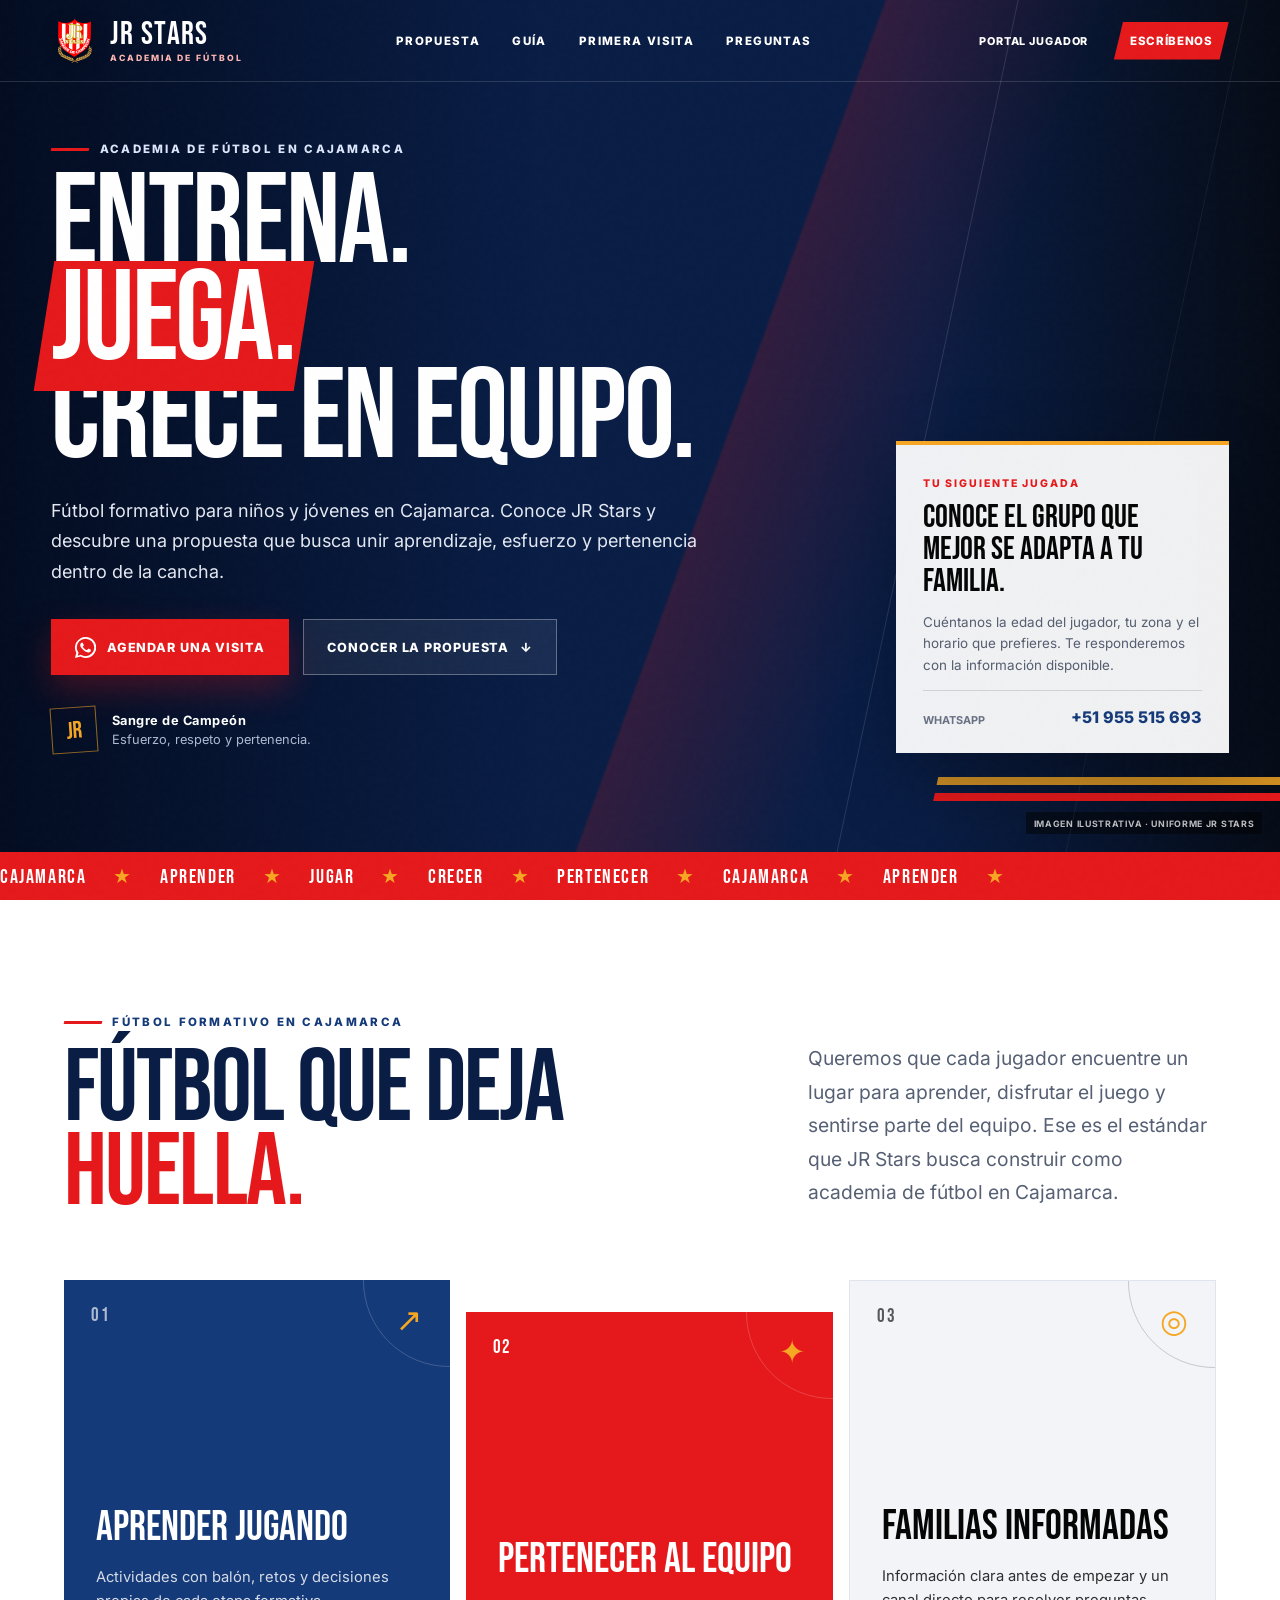
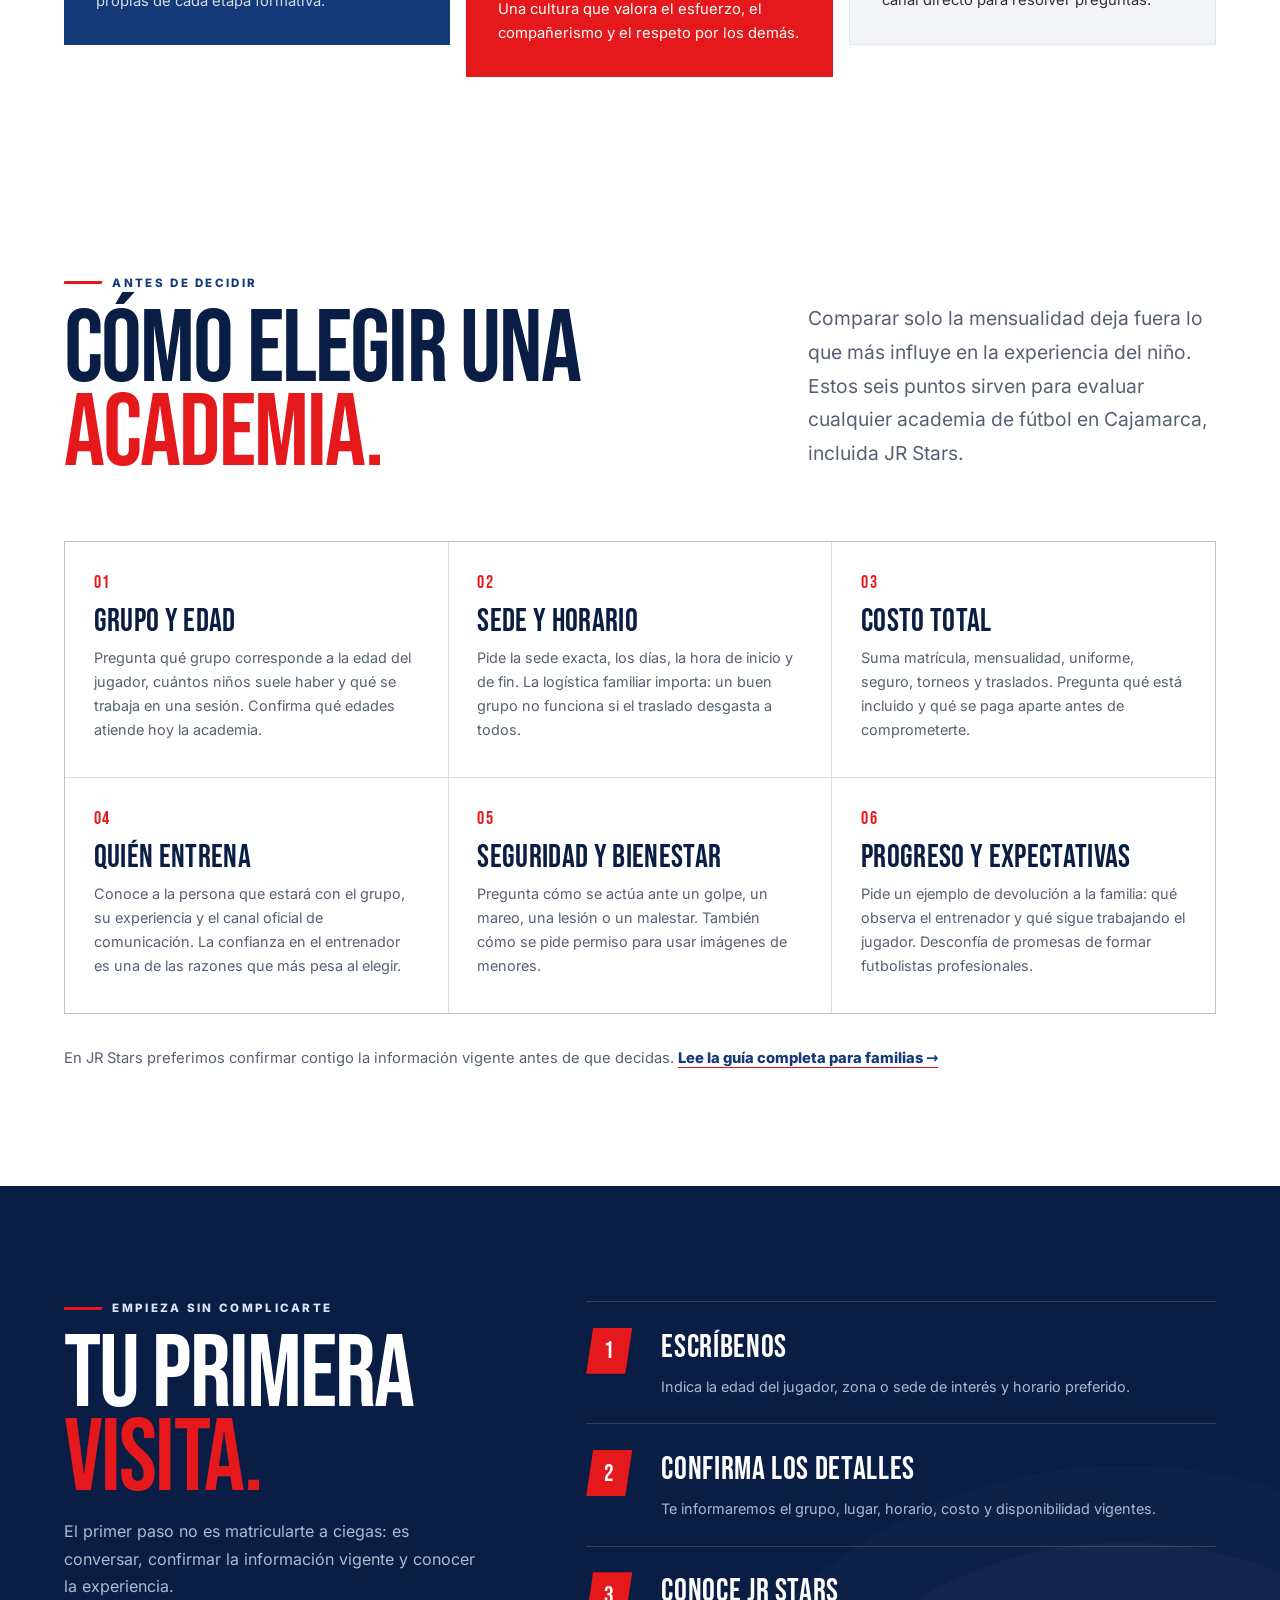
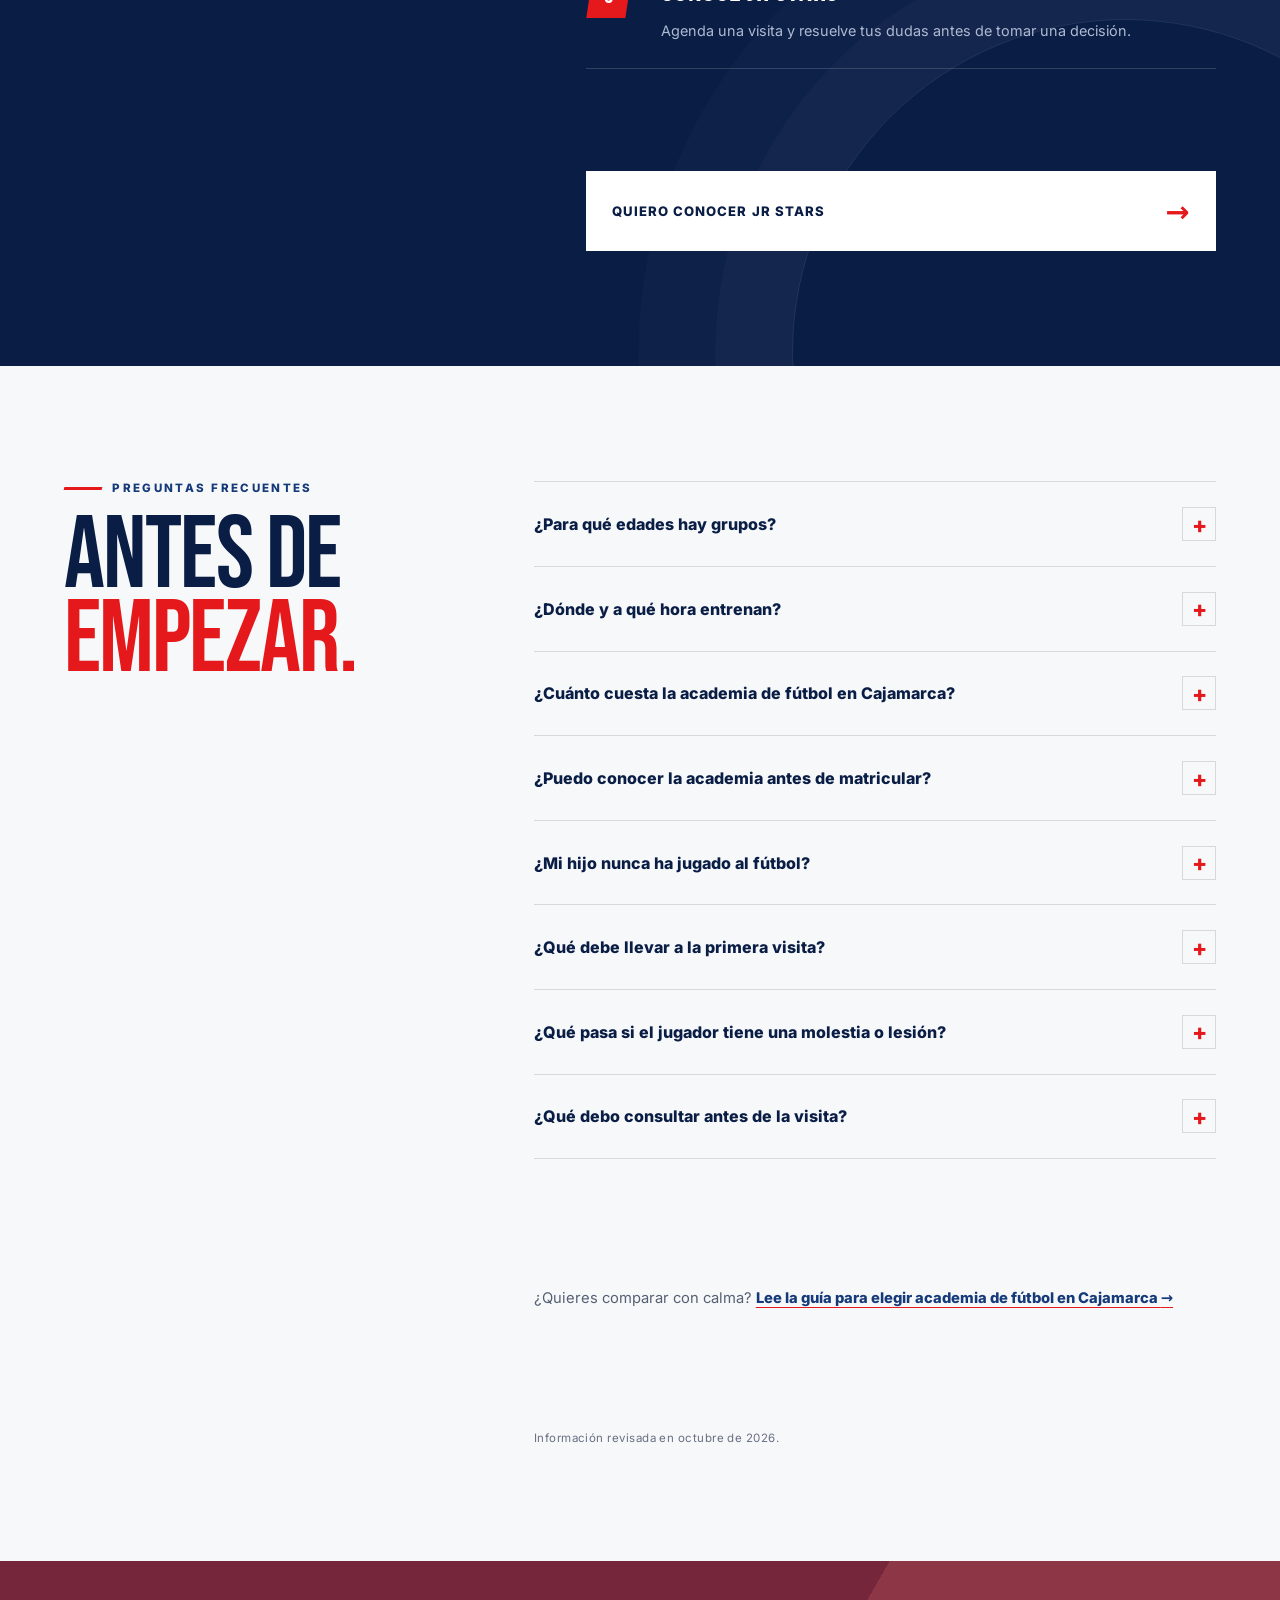
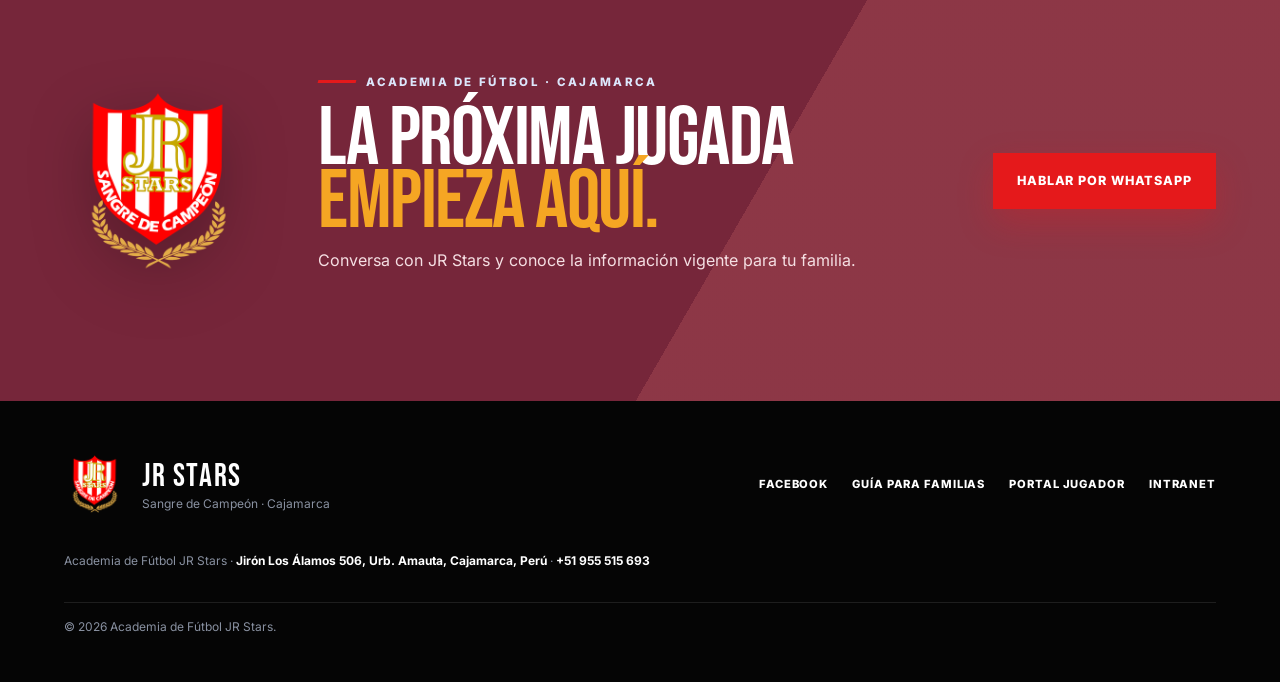
==== commit db9c1f73: "SEO local: direccion de oficina en schema y pie de pagina" ====
--- a/index.html
+++ b/index.html
@@ -65,10 +65,18 @@
         "telephone": "+51 955 515 693",
         "address": {
           "@type": "PostalAddress",
+          "streetAddress": "Jirón Los Álamos 506, Urbanización Amauta",
           "addressLocality": "Cajamarca",
           "addressRegion": "Cajamarca",
+          "postalCode": "06001",
           "addressCountry": "PE"
         },
+        "geo": {
+          "@type": "GeoCoordinates",
+          "latitude": -7.14623,
+          "longitude": -78.52043
+        },
+        "hasMap": "https://www.google.com/maps/search/?api=1&query=Jir%C3%B3n%20Los%20%C3%81lamos%20506%20Urbanizaci%C3%B3n%20Amauta%20Cajamarca%20Per%C3%BA",
         "areaServed": {
           "@type": "City",
           "name": "Cajamarca"
@@ -246,7 +254,7 @@
   <footer class="site-footer">
     <div class="footer-brand"><picture><source type="image/webp" srcset="./img/escudo-128.webp"><img src="./img/escudo-192.png" alt="Escudo JR Stars" width="128" height="128" loading="lazy" decoding="async"></picture><div><strong>JR STARS</strong><span>Sangre de Campeón · Cajamarca</span></div></div>
     <div class="footer-links"><a href="https://www.facebook.com/p/Academia-de-F%C3%BAtbol-JR-Stars-Cajamarca-100034777191797/" target="_blank" rel="noopener noreferrer">Facebook</a><a href="./guia-academia-futbol-cajamarca/">Guía para familias</a><a href="./portal/">Portal jugador</a><a href="./admin/login.html">Intranet</a></div>
-    <address>Academia de Fútbol JR Stars · Cajamarca, Perú · <a href="tel:+51955515693">+51&nbsp;955&nbsp;515&nbsp;693</a></address>
+    <address>Academia de Fútbol JR Stars · <a href="https://www.google.com/maps/search/?api=1&query=Jir%C3%B3n%20Los%20%C3%81lamos%20506%20Urbanizaci%C3%B3n%20Amauta%20Cajamarca%20Per%C3%BA" target="_blank" rel="noopener noreferrer">Jirón Los Álamos 506, Urb. Amauta, Cajamarca, Perú</a> · <a href="tel:+51955515693">+51&nbsp;955&nbsp;515&nbsp;693</a></address>
     <p>© <span id="current-year">2026</span> Academia de Fútbol JR Stars.</p>
   </footer>
 
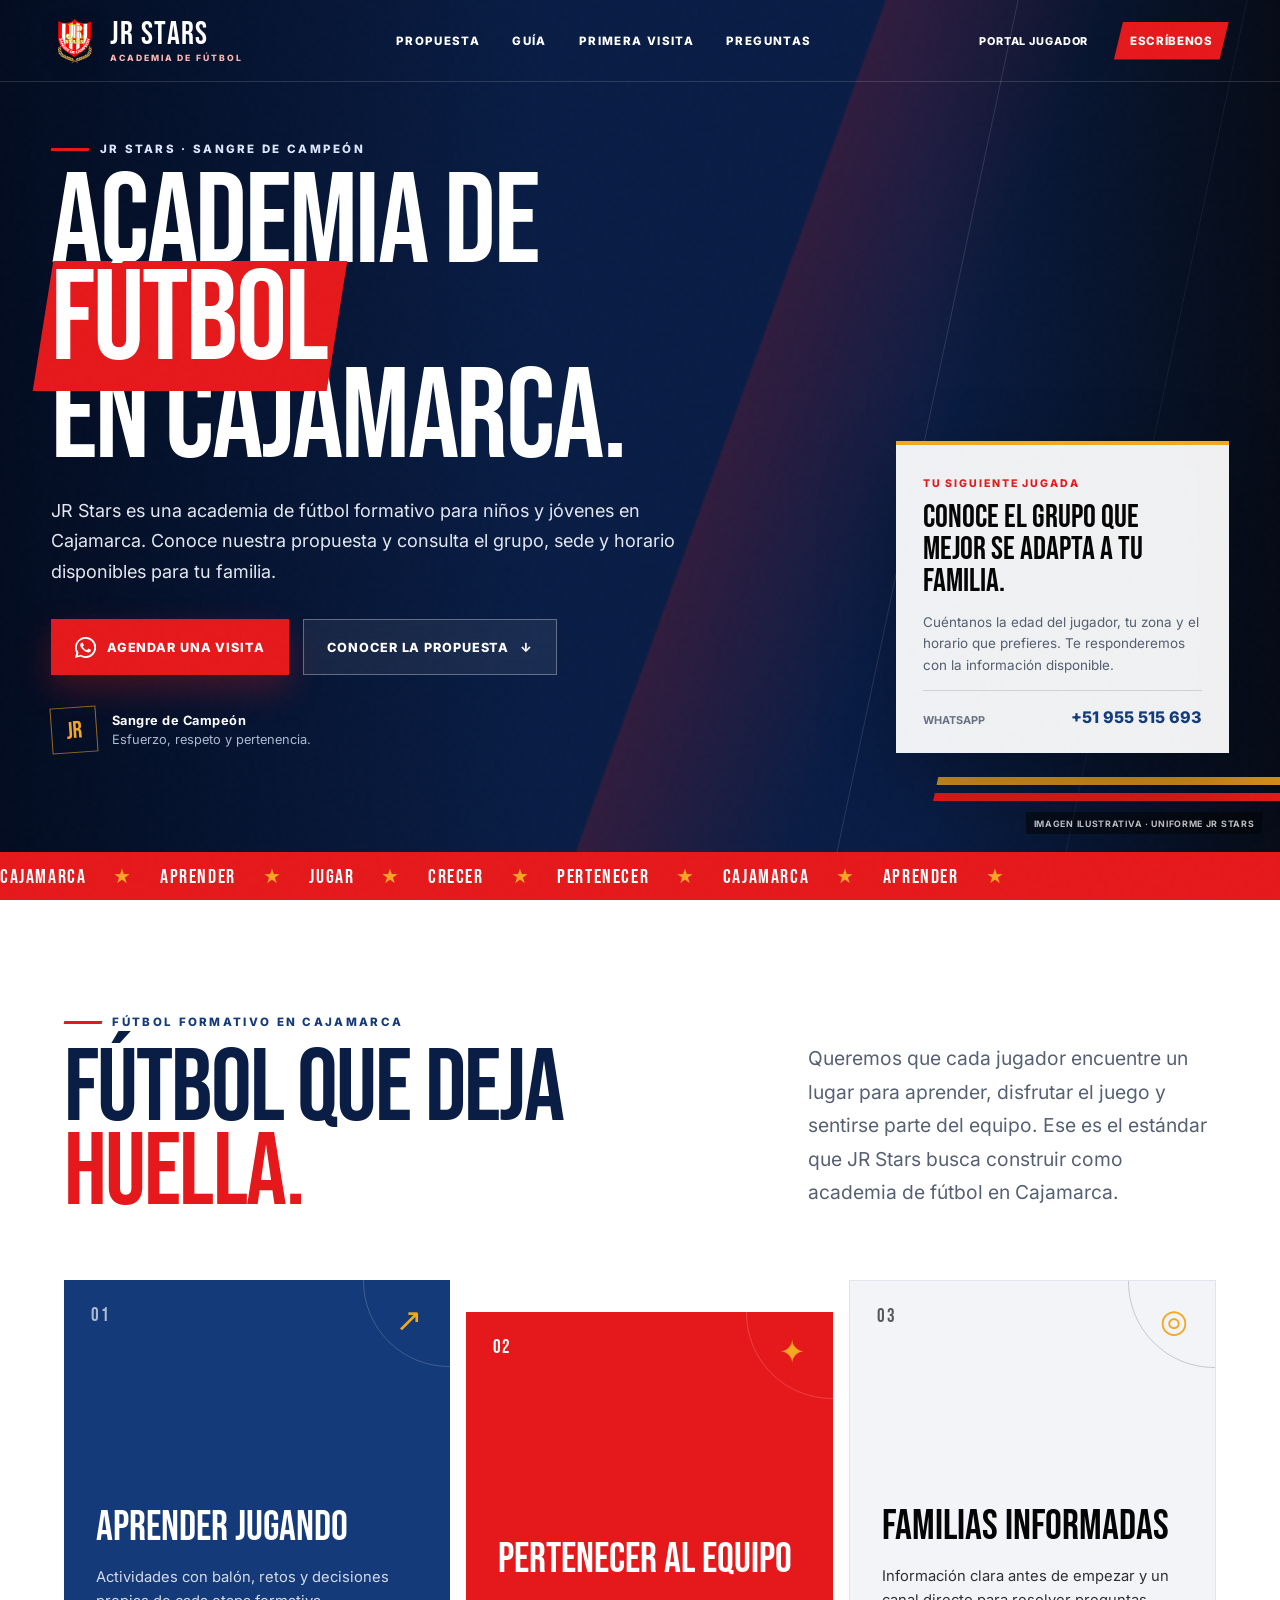
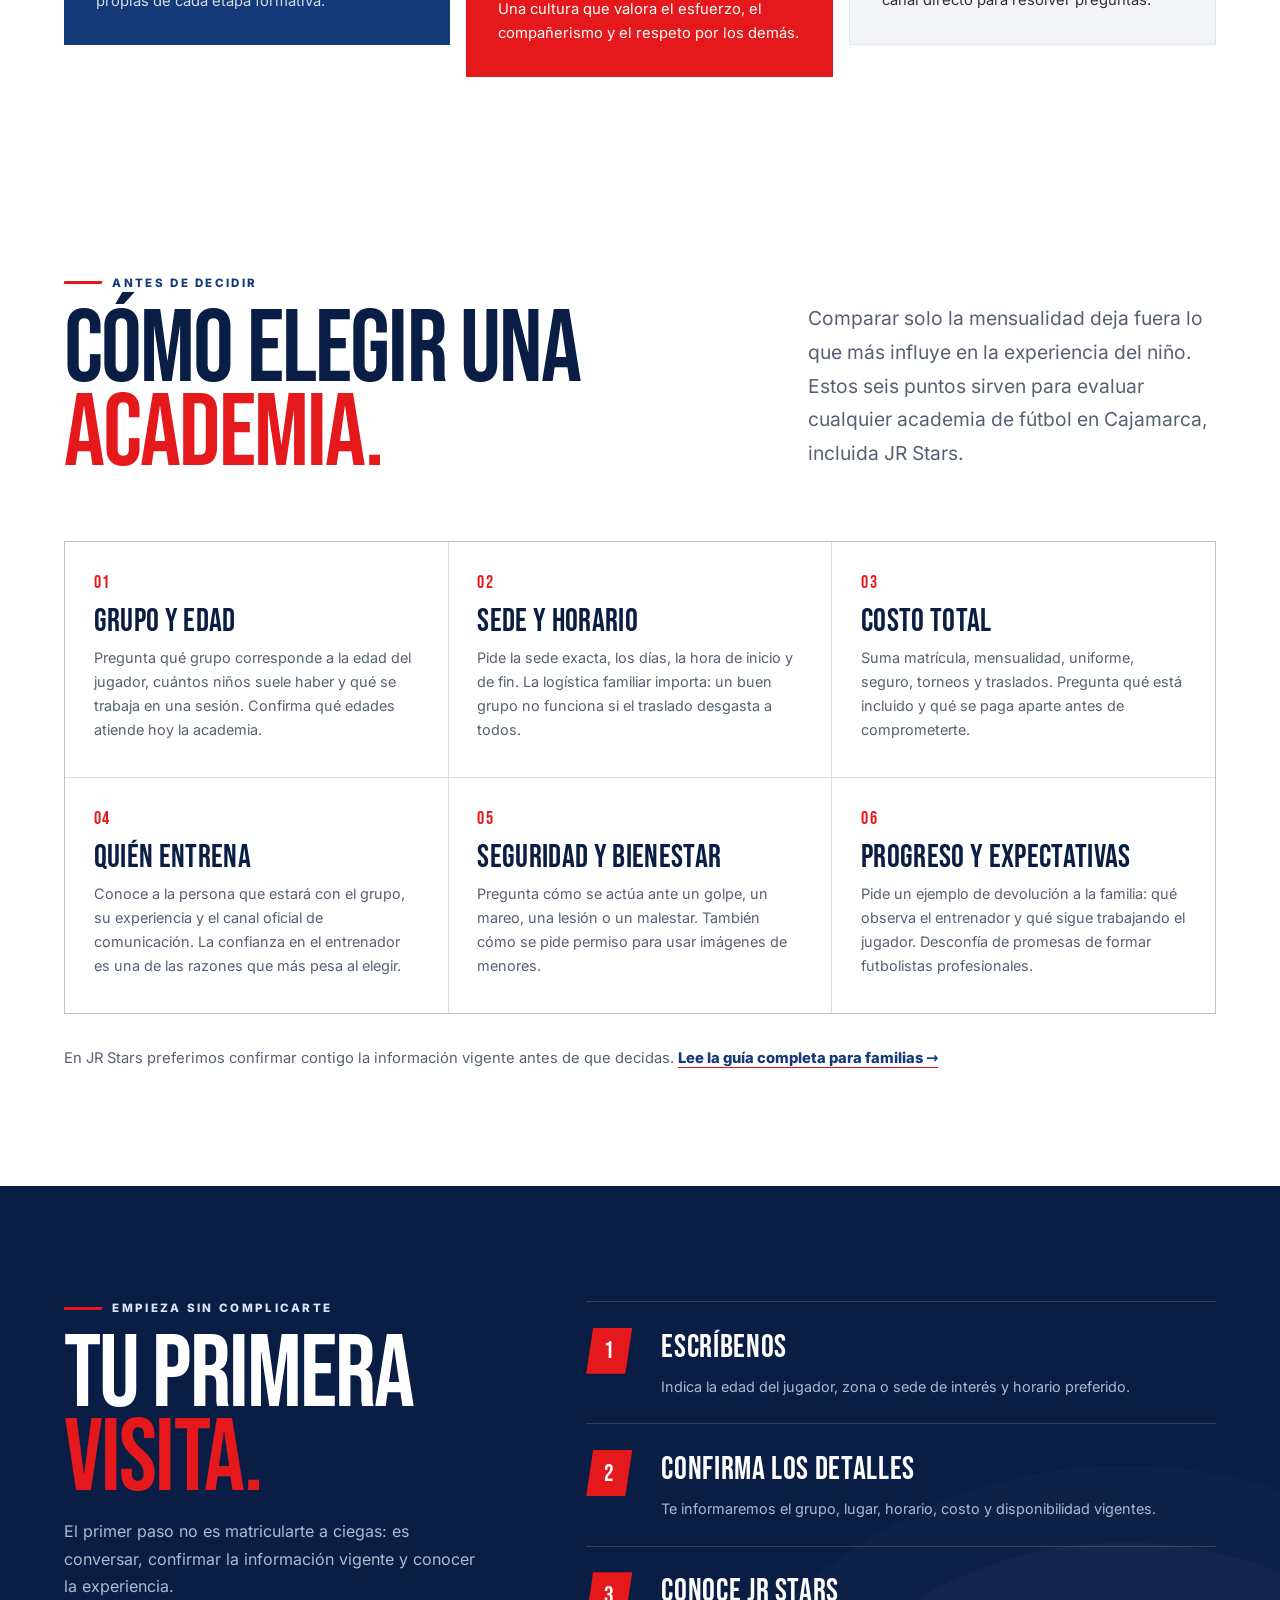
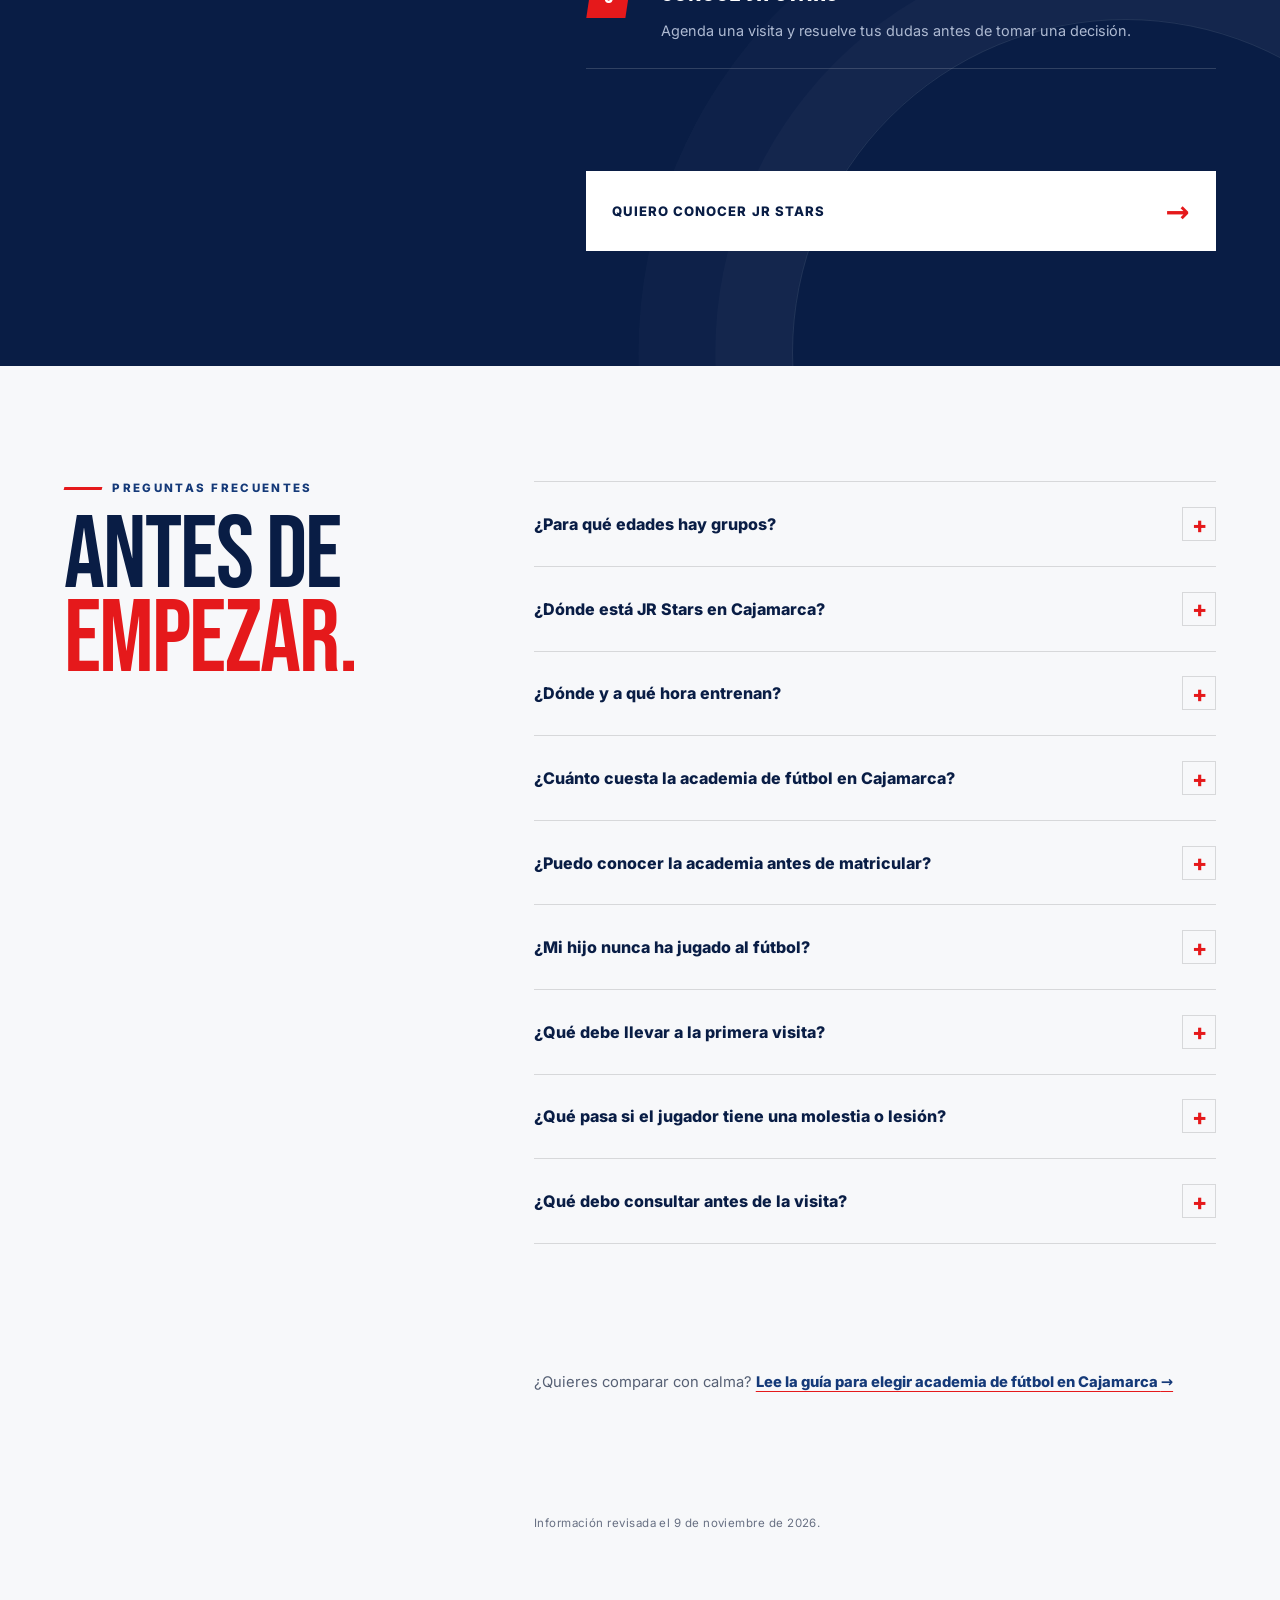
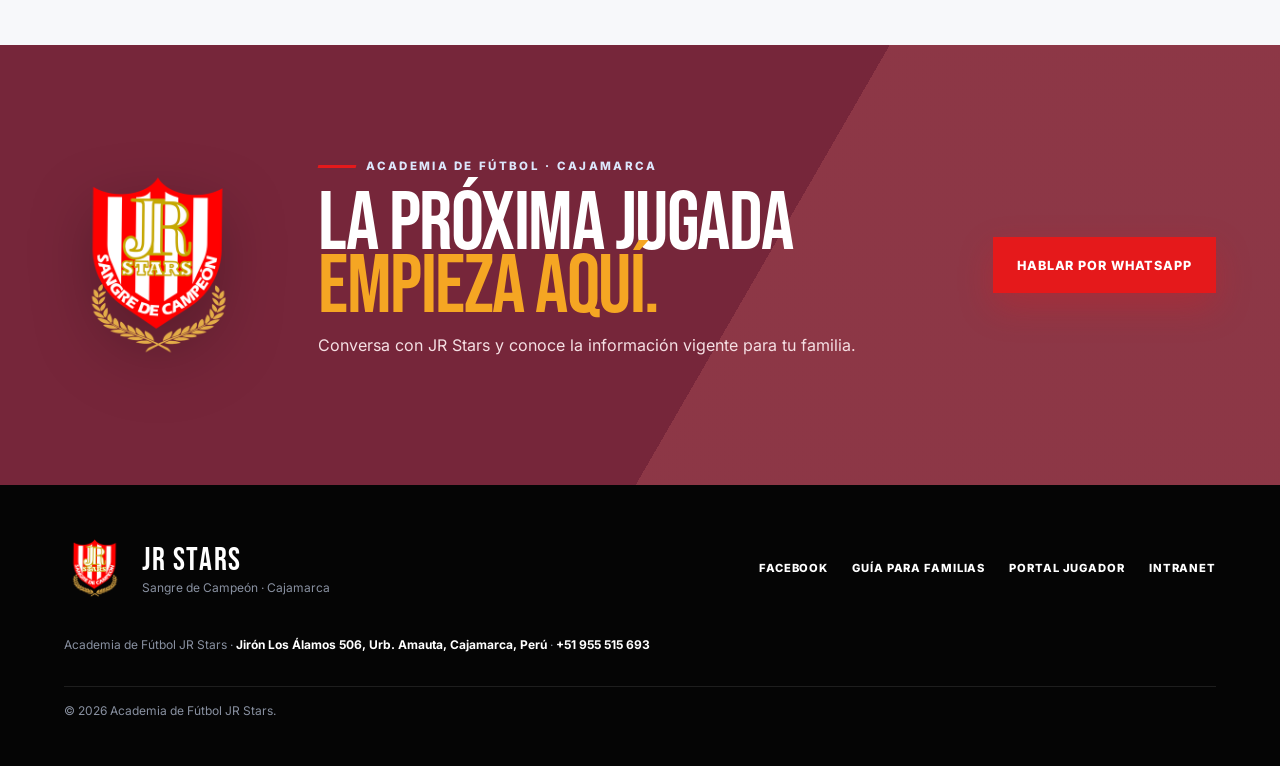
==== commit da15f43c: "SEO, logo y compartir: favicon cresta, OG image, manifest, schema FAQ y correccion mobile" ====
--- a/index.html
+++ b/index.html
@@ -3,8 +3,8 @@
 <head>
   <meta charset="utf-8">
   <meta name="viewport" content="width=device-width, initial-scale=1">
-  <title>Academia de fútbol para niños en Cajamarca | JR Stars</title>
-  <meta name="description" content="Fútbol formativo para niños y jóvenes en Cajamarca. Conoce la propuesta de JR Stars y consulta por WhatsApp el grupo, sede y horario disponibles.">
+  <title>Academia de Fútbol en Cajamarca | JR Stars</title>
+  <meta name="description" content="Academia de fútbol en Cajamarca para niños y jóvenes. Conoce JR Stars y consulta por WhatsApp el grupo, sede y horario disponibles.">
   <meta name="robots" content="index, follow, max-image-preview:large, max-snippet:-1, max-video-preview:-1">
   <meta name="theme-color" content="#153A79">
   <meta name="geo.region" content="PE-CAJ">
@@ -15,35 +15,37 @@
   <meta property="og:locale" content="es_PE">
   <meta property="og:site_name" content="JR Stars Cajamarca">
   <meta property="og:url" content="https://academiajrstars.com/">
-  <meta property="og:title" content="Academia de fútbol para niños en Cajamarca | JR Stars">
+  <meta property="og:title" content="Academia de Fútbol en Cajamarca | JR Stars">
   <meta property="og:description" content="Fútbol formativo para niños y jóvenes en Cajamarca. Conoce JR Stars y consulta disponibilidad por WhatsApp.">
   <meta property="og:image" content="https://academiajrstars.com/img/og-jr-stars-1200x630.jpg">
   <meta property="og:image:secure_url" content="https://academiajrstars.com/img/og-jr-stars-1200x630.jpg">
   <meta property="og:image:type" content="image/jpeg">
   <meta property="og:image:width" content="1200">
   <meta property="og:image:height" content="630">
-  <meta property="og:image:alt" content="Jugador con uniforme de JR Stars en una cancha de fútbol">
+  <meta property="og:image:alt" content="Escudo de JR Stars y jugador con uniforme del club en una cancha de fútbol">
   <meta name="twitter:card" content="summary_large_image">
-  <meta name="twitter:title" content="Academia de fútbol para niños en Cajamarca | JR Stars">
+  <meta name="twitter:title" content="Academia de Fútbol en Cajamarca | JR Stars">
   <meta name="twitter:description" content="Fútbol formativo para niños y jóvenes en Cajamarca. Consulta grupo, sede y horario por WhatsApp.">
   <meta name="twitter:image" content="https://academiajrstars.com/img/og-jr-stars-1200x630.jpg">
-  <meta name="twitter:image:alt" content="Jugador con uniforme de JR Stars en una cancha de fútbol">
+  <meta name="twitter:image:alt" content="Escudo de JR Stars y jugador con uniforme del club en una cancha de fútbol">
   <link rel="icon" href="./favicon.ico" type="image/x-icon" sizes="16x16 32x32 48x48 64x64 128x128 256x256">
   <link rel="icon" href="./img/favicons/jr-stars-48.png" type="image/png" sizes="48x48">
+  <link rel="icon" href="./img/favicons/favicon.png" type="image/png" sizes="256x256">
   <link rel="icon" href="./img/escudo-192.png" type="image/png" sizes="192x192">
   <link rel="icon" href="./img/escudo-512.png" type="image/png" sizes="512x512">
   <link rel="apple-touch-icon" href="./img/favicons/apple-touch-icon.png" sizes="180x180">
+  <link rel="manifest" href="./site.webmanifest">
   <link rel="preload" href="./fonts/bebas-neue-latin.woff2" as="font" type="font/woff2" crossorigin>
   <link rel="preload" href="./fonts/inter-latin-var.woff2" as="font" type="font/woff2" crossorigin>
   <link rel="preload" href="./img/hero-jr-stars-horizontal.avif" as="image" type="image/avif" media="(min-width: 681px)" imagesrcset="./img/hero-jr-stars-horizontal-1280.avif 1280w, ./img/hero-jr-stars-horizontal.avif 2055w" imagesizes="100vw" fetchpriority="high">
   <link rel="preload" href="./img/hero-jr-stars-vertical.avif" as="image" type="image/avif" media="(max-width: 680px)" imagesrcset="./img/hero-jr-stars-vertical-720.avif 720w, ./img/hero-jr-stars-vertical.avif 1122w" imagesizes="100vw" fetchpriority="high">
-  <link rel="stylesheet" href="./css/landing-effects.css?v=20261019b">
+  <link rel="stylesheet" href="./css/landing-effects.css?v=20261109">
   <script type="application/ld+json">
   {
     "@context": "https://schema.org",
     "@graph": [
       {
-        "@type": "SportsOrganization",
+        "@type": ["SportsOrganization", "LocalBusiness"],
         "@id": "https://academiajrstars.com/#organizacion",
         "name": "Academia de Fútbol JR Stars Cajamarca",
         "alternateName": "JR Stars",
@@ -62,6 +64,7 @@
         },
         "description": "Academia de fútbol formativo para niños y jóvenes en Cajamarca, Perú. Aprendizaje con balón, pertenencia al equipo y familias informadas.",
         "slogan": "Sangre de Campeón",
+        "sport": "Association football",
         "telephone": "+51 955 515 693",
         "address": {
           "@type": "PostalAddress",
@@ -71,12 +74,7 @@
           "postalCode": "06001",
           "addressCountry": "PE"
         },
-        "geo": {
-          "@type": "GeoCoordinates",
-          "latitude": -7.14623,
-          "longitude": -78.52043
-        },
-        "hasMap": "https://www.google.com/maps/search/?api=1&query=Jir%C3%B3n%20Los%20%C3%81lamos%20506%20Urbanizaci%C3%B3n%20Amauta%20Cajamarca%20Per%C3%BA",
+        "hasMap": "https://www.google.com/maps/search/?api=1&query=Academia%20de%20Futbol%20JR%20Stars%20Cajamarca&query_place_id=ChIJ588XoHBbspERmZEjeYv1WYU",
         "areaServed": {
           "@type": "City",
           "name": "Cajamarca"
@@ -89,7 +87,8 @@
           "availableLanguage": "Spanish"
         },
         "sameAs": [
-          "https://www.facebook.com/p/Academia-de-F%C3%BAtbol-JR-Stars-Cajamarca-100034777191797/"
+          "https://www.facebook.com/p/Academia-de-F%C3%BAtbol-JR-Stars-Cajamarca-100034777191797/",
+          "https://www.google.com/maps/search/?api=1&query=Academia%20de%20Futbol%20JR%20Stars%20Cajamarca&query_place_id=ChIJ588XoHBbspERmZEjeYv1WYU"
         ],
         "knowsAbout": [
           "Fútbol formativo",
@@ -103,7 +102,8 @@
         "@type": "WebSite",
         "@id": "https://academiajrstars.com/#sitio",
         "url": "https://academiajrstars.com/",
-        "name": "JR Stars Cajamarca",
+        "name": "Academia de Fútbol JR Stars",
+        "alternateName": "JR Stars Cajamarca",
         "inLanguage": "es-PE",
         "publisher": {
           "@id": "https://academiajrstars.com/#organizacion"
@@ -113,7 +113,7 @@
         "@type": "WebPage",
         "@id": "https://academiajrstars.com/#pagina",
         "url": "https://academiajrstars.com/",
-        "name": "Academia de fútbol para niños en Cajamarca | JR Stars",
+        "name": "Academia de Fútbol en Cajamarca | JR Stars",
         "description": "Fútbol formativo para niños y jóvenes en Cajamarca. Conoce la propuesta de JR Stars y consulta por WhatsApp el grupo, sede y horario disponibles.",
         "isPartOf": {
           "@id": "https://academiajrstars.com/#sitio"
@@ -128,7 +128,79 @@
           "height": 630
         },
         "inLanguage": "es-PE",
-        "dateModified": "2026-10-19"
+        "dateModified": "2026-11-09"
+      },
+      {
+        "@type": "FAQPage",
+        "@id": "https://academiajrstars.com/#preguntas-frecuentes",
+        "url": "https://academiajrstars.com/",
+        "inLanguage": "es-PE",
+        "mainEntity": [
+          {
+            "@type": "Question",
+            "name": "¿Para qué edades hay grupos?",
+            "acceptedAnswer": {
+              "@type": "Answer",
+              "text": "Las categorías disponibles pueden cambiar. Escríbenos con la edad del jugador y te diremos qué opción vigente puede corresponderle."
+            }
+          },
+          {
+            "@type": "Question",
+            "name": "¿Dónde está JR Stars en Cajamarca?",
+            "acceptedAnswer": {
+              "@type": "Answer",
+              "text": "La dirección de contacto es Jirón Los Álamos 506, Urbanización Amauta, Cajamarca 06001. Confirma por WhatsApp el lugar de entrenamiento de tu grupo antes de acudir."
+            }
+          },
+          {
+            "@type": "Question",
+            "name": "¿Dónde y a qué hora entrenan?",
+            "acceptedAnswer": {
+              "@type": "Answer",
+              "text": "Antes de agendar confirmaremos contigo la sede, el horario y la disponibilidad actuales. No queremos que viajes con información desactualizada."
+            }
+          },
+          {
+            "@type": "Question",
+            "name": "¿Cuánto cuesta la academia de fútbol en Cajamarca?",
+            "acceptedAnswer": {
+              "@type": "Answer",
+              "text": "El costo puede variar según el grupo, la frecuencia y lo que incluya. Por WhatsApp te pasaremos el costo total vigente: mensualidad, matrícula y otros conceptos aplicables."
+            }
+          },
+          {
+            "@type": "Question",
+            "name": "¿Puedo conocer la academia antes de matricular?",
+            "acceptedAnswer": {
+              "@type": "Answer",
+              "text": "Sí puedes solicitar una visita. Por WhatsApp te explicaremos cómo coordinarla según el grupo disponible."
+            }
+          },
+          {
+            "@type": "Question",
+            "name": "¿Mi hijo nunca ha jugado al fútbol?",
+            "acceptedAnswer": {
+              "@type": "Answer",
+              "text": "Cuéntanos su edad y su experiencia. Lo importante es ubicarlo en un grupo adecuado y que la primera experiencia sea positiva, sin compararlo con niños que llevan más tiempo."
+            }
+          },
+          {
+            "@type": "Question",
+            "name": "¿Qué debe llevar a la primera visita?",
+            "acceptedAnswer": {
+              "@type": "Answer",
+              "text": "Ropa cómoda, calzado deportivo y agua. Confirma por WhatsApp si la sede o el grupo piden algo adicional, como canilleras o uniforme."
+            }
+          },
+          {
+            "@type": "Question",
+            "name": "¿Qué pasa si el jugador tiene una molestia o lesión?",
+            "acceptedAnswer": {
+              "@type": "Answer",
+              "text": "No debe entrenar con dolor. La familia debe informar antes de la sesión y consultar a un profesional de salud cuando corresponda. El entrenador no diagnostica ni prescribe tratamiento."
+            }
+          }
+        ]
       }
     ]
   }
@@ -165,9 +237,9 @@
       <div class="hero-shape hero-shape-one" aria-hidden="true"></div><div class="hero-shape hero-shape-two" aria-hidden="true"></div>
       <div class="hero-inner">
         <div class="hero-copy">
-          <p class="eyebrow"><span></span> Academia de fútbol en Cajamarca</p>
-          <h1>ENTRENA.<br><em>JUEGA.</em><br>CRECE EN EQUIPO.</h1>
-          <p class="hero-lead">Fútbol formativo para niños y jóvenes en Cajamarca. Conoce JR Stars y descubre una propuesta que busca unir aprendizaje, esfuerzo y pertenencia dentro de la cancha.</p>
+          <p class="eyebrow"><span></span> JR Stars · Sangre de Campeón</p>
+          <h1>ACADEMIA DE<br><em>FÚTBOL</em><br>EN CAJAMARCA.</h1>
+          <p class="hero-lead">JR Stars es una academia de fútbol formativo para niños y jóvenes en Cajamarca. Conoce nuestra propuesta y consulta el grupo, sede y horario disponibles para tu familia.</p>
           <div class="hero-actions">
             <a class="button button-primary" data-wa-location="hero" href="https://wa.me/51955515693?text=Hola%2C%20quiero%20conocer%20JR%20Stars.%20Edad%20del%20ni%C3%B1o%2Fa%3A%20__%20Zona%20o%20sede%20preferida%3A%20__%20Horario%20preferido%3A%20__" target="_blank" rel="noopener noreferrer">
               <svg viewBox="0 0 24 24" aria-hidden="true"><path d="M17.5 14.4c-.3-.2-1.8-.9-2-.9-.3-.1-.5-.2-.7.1-.2.3-.8 1-.9 1.2-.2.2-.4.2-.7.1-.3-.2-1.3-.5-2.4-1.5-.9-.8-1.5-1.8-1.7-2.1-.2-.3 0-.5.2-.6l.4-.5c.2-.2.2-.3.3-.5.1-.2.1-.4 0-.5l-.9-2.2c-.2-.6-.5-.5-.7-.5h-.6c-.2 0-.5.1-.8.4-.3.3-1 1-1 2.5s1.1 2.8 1.2 3c.2.2 2.1 3.2 5.1 4.5.7.3 1.3.5 1.7.6.7.2 1.4.2 1.9.1.6-.1 1.8-.7 2-1.4.3-.7.3-1.3.2-1.4-.1-.2-.3-.2-.6-.4zM12 21.9a9.9 9.9 0 0 1-5-1.3l-.4-.2-3.5.9.9-3.4-.2-.4A9.9 9.9 0 0 1 2 12a10 10 0 1 1 10 9.9zM12 0A12 12 0 0 0 1.5 17.9L0 24l6.3-1.6A12 12 0 1 0 12 0z"/></svg>
@@ -232,6 +304,7 @@
       <div class="faq-heading"><p class="eyebrow eyebrow-dark"><span></span> Preguntas frecuentes</p><h2>ANTES DE<br><em>EMPEZAR.</em></h2></div>
       <div class="faq-list">
         <details><summary>¿Para qué edades hay grupos?<span>+</span></summary><p>Las categorías disponibles pueden cambiar. Escríbenos con la edad del jugador y te diremos qué opción vigente puede corresponderle.</p></details>
+        <details><summary>¿Dónde está JR Stars en Cajamarca?<span>+</span></summary><p>La dirección de contacto es Jirón Los Álamos 506, Urbanización Amauta, Cajamarca 06001. <a href="https://www.google.com/maps/search/?api=1&amp;query=Academia%20de%20Futbol%20JR%20Stars%20Cajamarca&amp;query_place_id=ChIJ588XoHBbspERmZEjeYv1WYU" target="_blank" rel="noopener noreferrer">Ver la ficha de JR Stars en Google Maps</a>. Confirma por WhatsApp el lugar de entrenamiento de tu grupo antes de acudir.</p></details>
         <details><summary>¿Dónde y a qué hora entrenan?<span>+</span></summary><p>Antes de agendar confirmaremos contigo la sede, el horario y la disponibilidad actuales. No queremos que viajes con información desactualizada.</p></details>
         <details><summary>¿Cuánto cuesta la academia de fútbol en Cajamarca?<span>+</span></summary><p>El costo puede variar según el grupo, la frecuencia y lo que incluya. Por WhatsApp te pasaremos el costo total vigente: mensualidad, matrícula y otros conceptos aplicables. Así evitas sorpresas después.</p></details>
         <details><summary>¿Puedo conocer la academia antes de matricular?<span>+</span></summary><p>Sí puedes solicitar una visita. Por WhatsApp te explicaremos cómo coordinarla según el grupo disponible.</p></details>
@@ -241,7 +314,7 @@
         <details><summary>¿Qué debo consultar antes de la visita?<span>+</span></summary><p>Pregunta por grupo, sede, horario, costo total, qué debe llevar el jugador, cómo se comunica la academia con las familias y cómo funciona la primera experiencia.</p></details>
       </div>
       <p class="faq-more">¿Quieres comparar con calma? <a href="./guia-academia-futbol-cajamarca/">Lee la guía para elegir academia de fútbol en Cajamarca <span aria-hidden="true">→</span></a></p>
-      <p class="page-updated">Información revisada en <time datetime="2026-10-19">octubre de 2026</time>.</p>
+      <p class="page-updated">Información revisada el <time datetime="2026-11-09">9 de noviembre de 2026</time>.</p>
     </section>
 
     <section class="final-cta">
@@ -254,7 +327,7 @@
   <footer class="site-footer">
     <div class="footer-brand"><picture><source type="image/webp" srcset="./img/escudo-128.webp"><img src="./img/escudo-192.png" alt="Escudo JR Stars" width="128" height="128" loading="lazy" decoding="async"></picture><div><strong>JR STARS</strong><span>Sangre de Campeón · Cajamarca</span></div></div>
     <div class="footer-links"><a href="https://www.facebook.com/p/Academia-de-F%C3%BAtbol-JR-Stars-Cajamarca-100034777191797/" target="_blank" rel="noopener noreferrer">Facebook</a><a href="./guia-academia-futbol-cajamarca/">Guía para familias</a><a href="./portal/">Portal jugador</a><a href="./admin/login.html">Intranet</a></div>
-    <address>Academia de Fútbol JR Stars · <a href="https://www.google.com/maps/search/?api=1&query=Jir%C3%B3n%20Los%20%C3%81lamos%20506%20Urbanizaci%C3%B3n%20Amauta%20Cajamarca%20Per%C3%BA" target="_blank" rel="noopener noreferrer">Jirón Los Álamos 506, Urb. Amauta, Cajamarca, Perú</a> · <a href="tel:+51955515693">+51&nbsp;955&nbsp;515&nbsp;693</a></address>
+    <address>Academia de Fútbol JR Stars · <a href="https://www.google.com/maps/search/?api=1&amp;query=Academia%20de%20Futbol%20JR%20Stars%20Cajamarca&amp;query_place_id=ChIJ588XoHBbspERmZEjeYv1WYU" target="_blank" rel="noopener noreferrer">Jirón Los Álamos 506, Urb. Amauta, Cajamarca, Perú</a> · <a href="tel:+51955515693">+51&nbsp;955&nbsp;515&nbsp;693</a></address>
     <p>© <span id="current-year">2026</span> Academia de Fútbol JR Stars.</p>
   </footer>
 
--- a/css/landing-effects.css
+++ b/css/landing-effects.css
@@ -10,7 +10,7 @@
 .site-footer{min-height:210px;display:grid;grid-template-columns:1fr auto;align-items:center;gap:2rem;padding:3rem max(5vw,calc((100vw - 1400px)/2));background:var(--ink);color:#fff}.footer-brand{display:flex;align-items:center;gap:1rem}.footer-brand img{width:62px;height:70px;object-fit:contain}.footer-brand div{display:flex;flex-direction:column}.footer-brand strong{font:2rem var(--display);letter-spacing:.05em}.footer-brand span,.site-footer p{color:#8991a1;font-size:.75rem}.footer-links{display:flex;gap:1.5rem;font-size:.7rem;font-weight:800;letter-spacing:.08em;text-transform:uppercase}.footer-links a:hover{color:var(--salmon)}.site-footer>p{grid-column:1/-1;margin:0;padding-top:1rem;border-top:1px solid rgba(255,255,255,.1)}.mobile-whatsapp{display:none}:focus-visible{outline:3px solid var(--gold);outline-offset:4px}
 @media(prefers-reduced-motion:reduce){*,*:before,*:after{scroll-behavior:auto!important;animation-duration:.01ms!important;animation-iteration-count:1!important;transition-duration:.01ms!important}}
 @media(max-width:980px){.desktop-nav{display:none}.hero{min-height:860px;height:auto}.hero-inner{grid-template-columns:1fr;padding-top:9rem;padding-bottom:8rem;align-items:center}.hero-card{max-width:520px}.section-heading,.visit-section,.faq-section{grid-template-columns:1fr}.section-heading{gap:1.5rem}.promise-grid{grid-template-columns:1fr 1fr}.promise-card:last-child{grid-column:1/-1}.promise-card-red{transform:none}.promise-card,.promise-card:last-child{min-height:280px}.promise-card:last-child{flex-direction:row;align-items:flex-end;gap:2.5rem;padding-top:4.5rem}.promise-card:last-child h3{flex-shrink:0}.promise-card:last-child p{margin:0;max-width:560px}.visit-cta{grid-column:1}.faq-heading{position:static}.final-cta{grid-template-columns:130px 1fr}.final-cta .button{grid-column:2;justify-self:start}}
-@media(max-width:680px){body{padding-bottom:68px}.site-header{height:68px;padding:0 1rem}.site-header.is-scrolled{height:62px}.brand img{width:38px;height:44px}.brand-copy strong{font-size:1.55rem}.brand-copy small{font-size:.44rem}.portal-link{font-size:.58rem;padding:.55rem .25rem}.header-whatsapp{display:none}.hero{min-height:790px}.hero-media:before{background:linear-gradient(0deg,#091d45 10%,rgba(9,29,69,.9) 50%,rgba(3,12,32,.52) 100%)}.hero-media picture img{object-position:60% center;opacity:.68}.hero-visual-note{right:.6rem;bottom:3.2rem;font-size:.48rem}.hero-inner{width:calc(100% - 2rem);padding:7.5rem 0 6.5rem}.hero h1{font-size:clamp(4.05rem,20.5vw,6rem)}.hero-lead{font-size:.96rem;line-height:1.62}.hero-actions{align-items:stretch}.hero-actions .button{width:100%}.hero-note{margin-top:1.5rem}.hero-card{display:none}.hero-marquee{height:40px;font-size:1rem}.section{padding:4.5rem 1rem}.section h2{font-size:clamp(3.8rem,18vw,5rem)}.section-intro{font-size:.98rem}.promise-grid{grid-template-columns:1fr;margin-top:2.5rem}.promise-card,.promise-card:last-child{grid-column:auto;min-height:290px}.promise-card:last-child{flex-direction:column;align-items:stretch;gap:0;padding-top:2rem}.promise-card:last-child p{margin:1rem 0 0;max-width:330px;align-self:auto}.visit-section{gap:2.5rem}.steps li{grid-template-columns:46px 1fr}.faq-list summary{font-size:.9rem}.final-cta{min-height:0;grid-template-columns:1fr;padding:4.5rem 1rem}.final-cta-crest{display:none}.final-cta .button{grid-column:1;width:100%}.site-footer{grid-template-columns:1fr;padding:3rem 1rem}.footer-links{flex-wrap:wrap}.mobile-whatsapp{position:fixed;left:.75rem;right:.75rem;bottom:.65rem;z-index:200;height:52px;display:flex;align-items:center;justify-content:center;gap:.65rem;background:var(--red);color:#fff;box-shadow:0 12px 35px rgba(0,0,0,.32);font-size:.78rem;font-weight:800;letter-spacing:.06em;text-transform:uppercase;opacity:0;pointer-events:none;transform:translateY(140%);transition:opacity .2s,transform .2s}.mobile-whatsapp.is-visible{opacity:1;pointer-events:auto;transform:translateY(0)}.mobile-whatsapp svg{width:20px;fill:currentColor}}
+@media(max-width:680px){body{padding-bottom:68px}.site-header{height:68px;padding:0 1rem}.site-header.is-scrolled{height:62px}.brand img{width:38px;height:44px}.brand-copy strong{font-size:1.55rem}.brand-copy small{font-size:.44rem}.portal-link{font-size:.58rem;padding:.55rem .25rem}.header-whatsapp{display:none}.hero{min-height:790px}.hero-media:before{background:linear-gradient(0deg,#091d45 10%,rgba(9,29,69,.9) 50%,rgba(3,12,32,.52) 100%)}.hero-media picture img{object-position:60% center;opacity:.68}.hero-visual-note{right:.6rem;bottom:3.2rem;font-size:.48rem}.hero-inner{width:calc(100% - 2rem);padding:7.5rem 0 6.5rem}.hero h1{font-size:clamp(2.95rem,14.2vw,5rem);max-width:100%}.hero-lead{font-size:.96rem;line-height:1.62}.hero-actions{align-items:stretch}.hero-actions .button{width:100%}.hero-note{margin-top:1.5rem}.hero-card{display:none}.hero-marquee{height:40px;font-size:1rem}.section{padding:4.5rem 1rem}.section h2{font-size:clamp(3.8rem,18vw,5rem)}.section-intro{font-size:.98rem}.promise-grid{grid-template-columns:1fr;margin-top:2.5rem}.promise-card,.promise-card:last-child{grid-column:auto;min-height:290px}.promise-card:last-child{flex-direction:column;align-items:stretch;gap:0;padding-top:2rem}.promise-card:last-child p{margin:1rem 0 0;max-width:330px;align-self:auto}.visit-section{gap:2.5rem}.steps li{grid-template-columns:46px 1fr}.faq-list summary{font-size:.9rem}.final-cta{min-height:0;grid-template-columns:1fr;padding:4.5rem 1rem}.final-cta-crest{display:none}.final-cta .button{grid-column:1;width:100%}.site-footer{grid-template-columns:1fr;padding:3rem 1rem}.footer-links{flex-wrap:wrap}.mobile-whatsapp{position:fixed;left:.75rem;right:.75rem;bottom:.65rem;z-index:200;height:52px;display:flex;align-items:center;justify-content:center;gap:.65rem;background:var(--red);color:#fff;box-shadow:0 12px 35px rgba(0,0,0,.32);font-size:.78rem;font-weight:800;letter-spacing:.06em;text-transform:uppercase;opacity:0;pointer-events:none;transform:translateY(140%);transition:opacity .2s,transform .2s}.mobile-whatsapp.is-visible{opacity:1;pointer-events:auto;transform:translateY(0)}.mobile-whatsapp svg{width:20px;fill:currentColor}}
 
 /* Contraste AA en la tarjeta roja: el texto blanco sobre #e5191b llega a 4.68:1 solo sin opacidad. */
 .promise-card-red .card-number,.promise-card-red p{opacity:1}
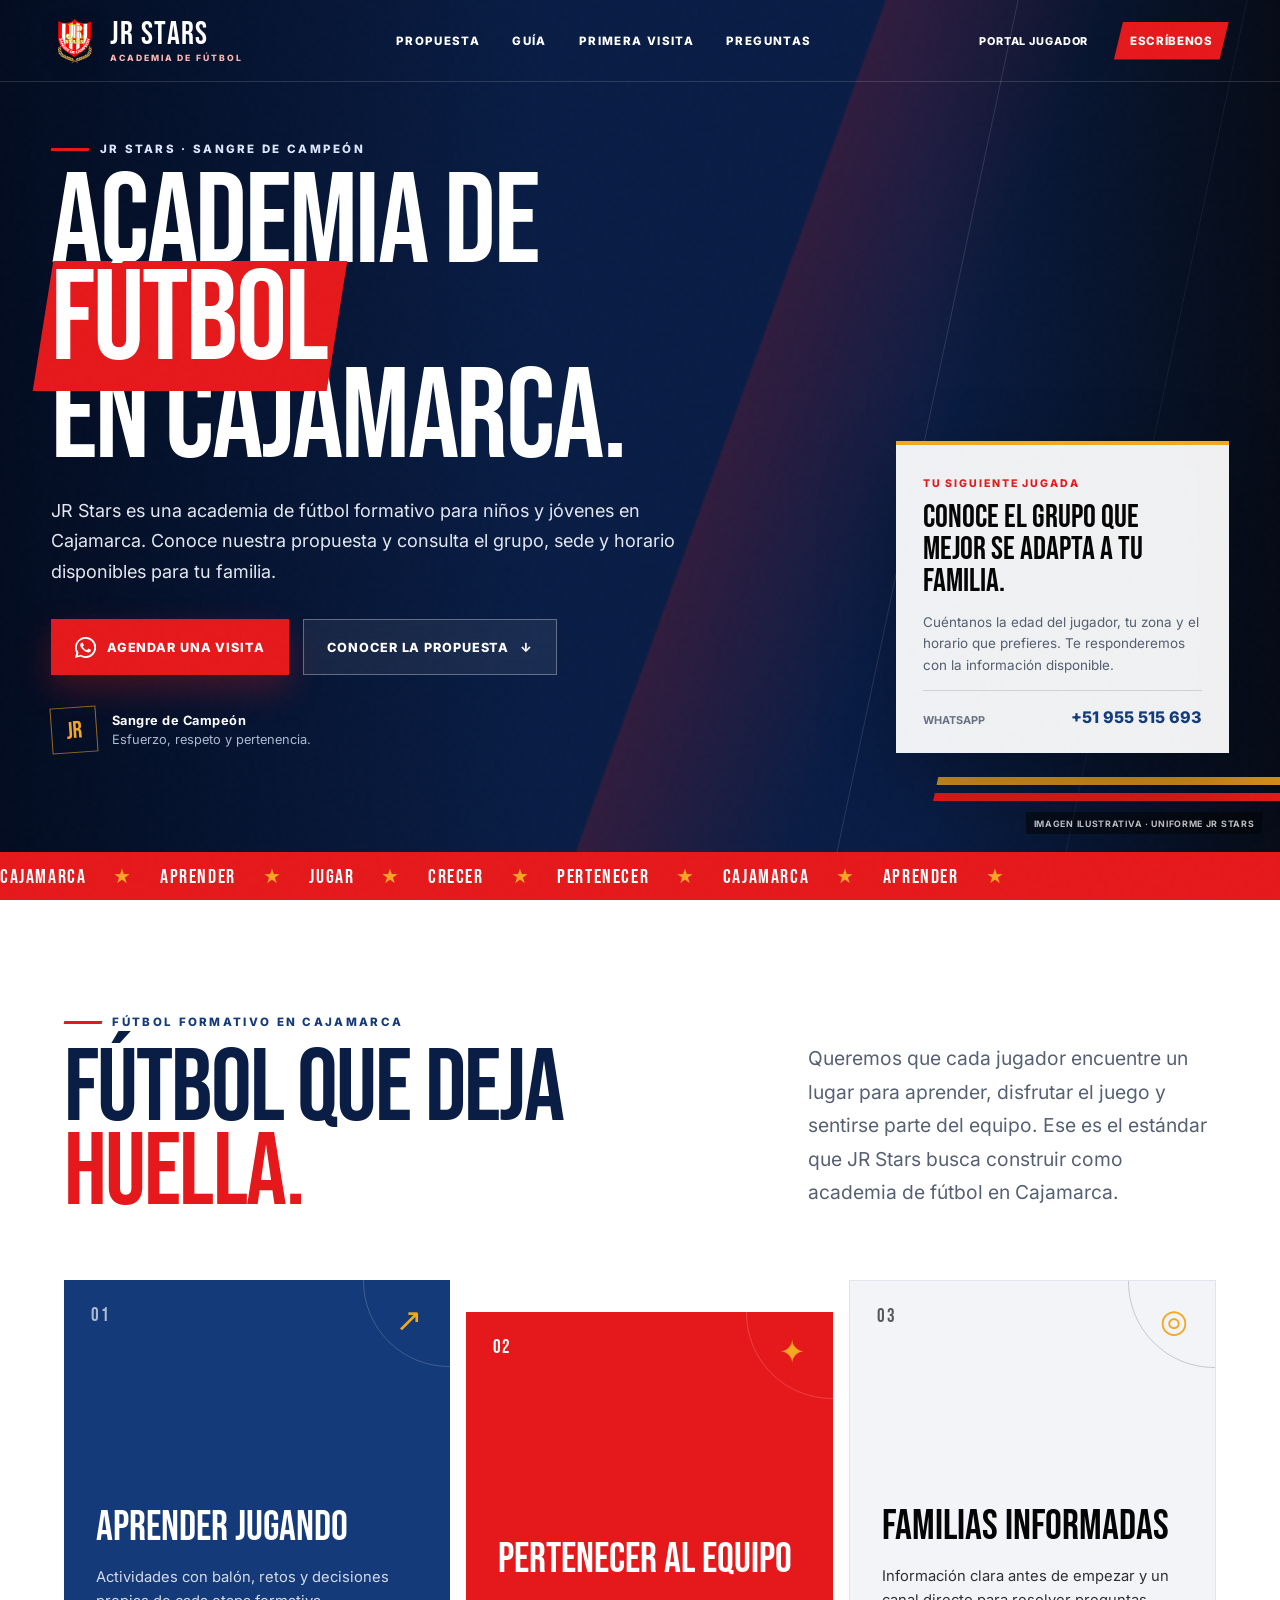
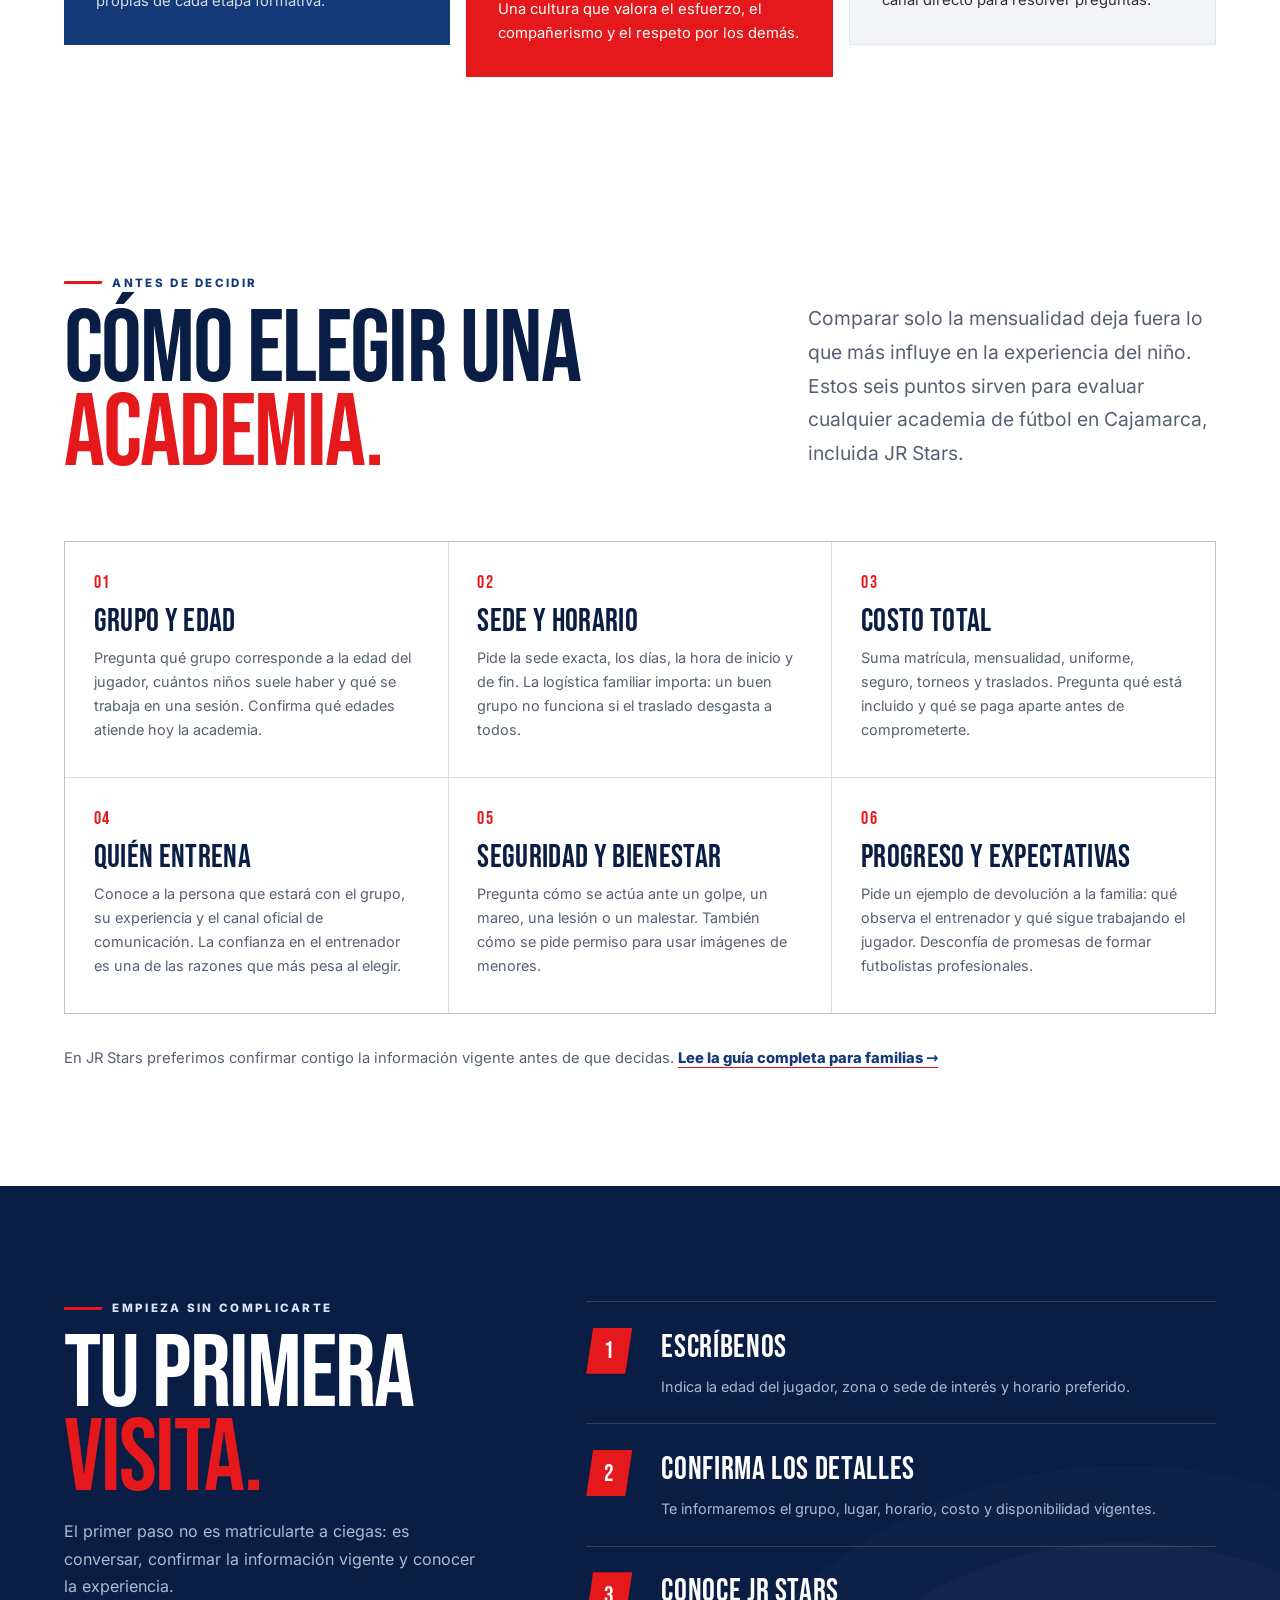
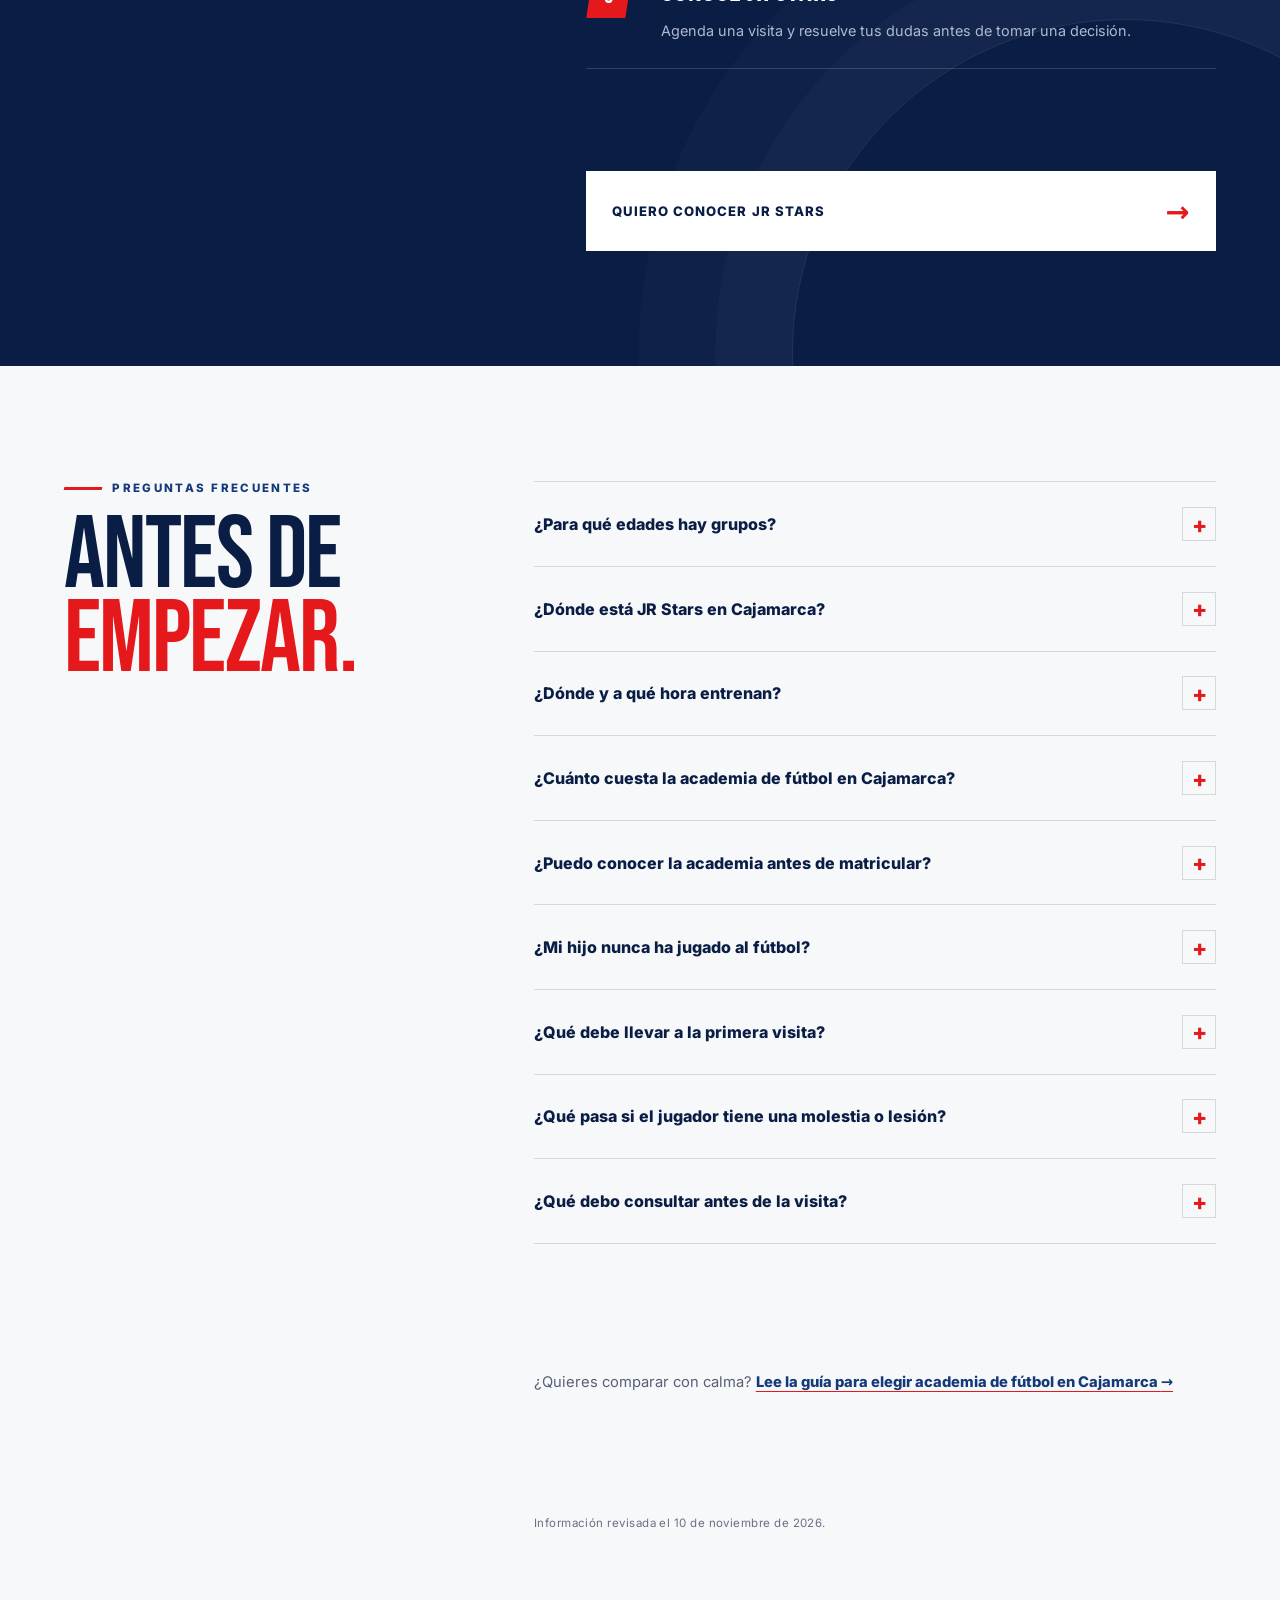
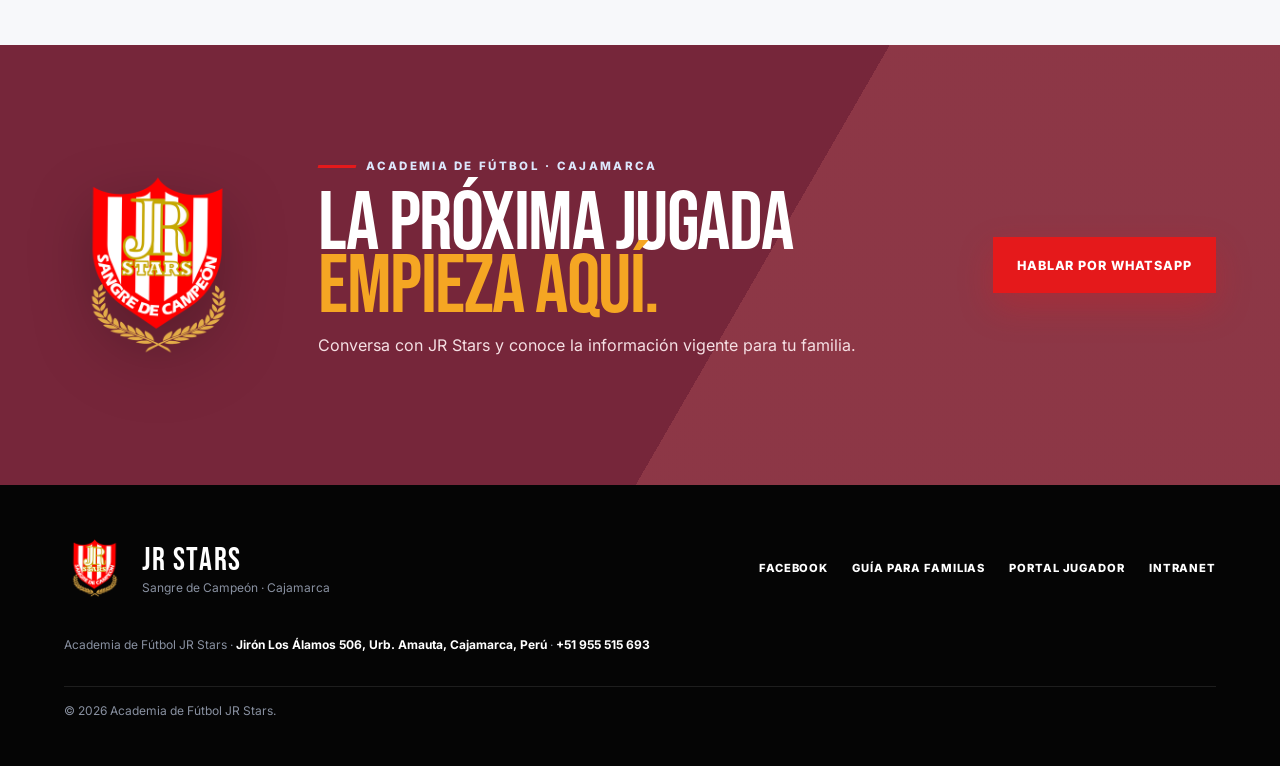
==== commit 0174f17f: "SEO: alinea descripcion JSON-LD con meta description y favicons multiplos de 48" ====
--- a/index.html
+++ b/index.html
@@ -28,13 +28,11 @@
   <meta name="twitter:description" content="Fútbol formativo para niños y jóvenes en Cajamarca. Consulta grupo, sede y horario por WhatsApp.">
   <meta name="twitter:image" content="https://academiajrstars.com/img/og-jr-stars-1200x630.jpg">
   <meta name="twitter:image:alt" content="Escudo de JR Stars y jugador con uniforme del club en una cancha de fútbol">
-  <link rel="icon" href="./favicon.ico" type="image/x-icon" sizes="16x16 32x32 48x48 64x64 128x128 256x256">
-  <link rel="icon" href="./img/favicons/jr-stars-48.png" type="image/png" sizes="48x48">
-  <link rel="icon" href="./img/favicons/favicon.png" type="image/png" sizes="256x256">
-  <link rel="icon" href="./img/escudo-192.png" type="image/png" sizes="192x192">
-  <link rel="icon" href="./img/escudo-512.png" type="image/png" sizes="512x512">
-  <link rel="apple-touch-icon" href="./img/favicons/apple-touch-icon.png" sizes="180x180">
-  <link rel="manifest" href="./site.webmanifest">
+  <link rel="icon" href="/favicon.ico" sizes="48x48">
+  <link rel="icon" href="/img/favicons/jr-stars-48.png" type="image/png" sizes="48x48">
+  <link rel="icon" href="/img/escudo-192.png" type="image/png" sizes="192x192">
+  <link rel="apple-touch-icon" href="/img/favicons/apple-touch-icon.png" sizes="180x180">
+  <link rel="manifest" href="/site.webmanifest">
   <link rel="preload" href="./fonts/bebas-neue-latin.woff2" as="font" type="font/woff2" crossorigin>
   <link rel="preload" href="./fonts/inter-latin-var.woff2" as="font" type="font/woff2" crossorigin>
   <link rel="preload" href="./img/hero-jr-stars-horizontal.avif" as="image" type="image/avif" media="(min-width: 681px)" imagesrcset="./img/hero-jr-stars-horizontal-1280.avif 1280w, ./img/hero-jr-stars-horizontal.avif 2055w" imagesizes="100vw" fetchpriority="high">
@@ -114,7 +112,7 @@
         "@id": "https://academiajrstars.com/#pagina",
         "url": "https://academiajrstars.com/",
         "name": "Academia de Fútbol en Cajamarca | JR Stars",
-        "description": "Fútbol formativo para niños y jóvenes en Cajamarca. Conoce la propuesta de JR Stars y consulta por WhatsApp el grupo, sede y horario disponibles.",
+        "description": "Academia de fútbol en Cajamarca para niños y jóvenes. Conoce JR Stars y consulta por WhatsApp el grupo, sede y horario disponibles.",
         "isPartOf": {
           "@id": "https://academiajrstars.com/#sitio"
         },
@@ -128,7 +126,7 @@
           "height": 630
         },
         "inLanguage": "es-PE",
-        "dateModified": "2026-11-09"
+        "dateModified": "2026-11-10"
       },
       {
         "@type": "FAQPage",
@@ -314,7 +312,7 @@
         <details><summary>¿Qué debo consultar antes de la visita?<span>+</span></summary><p>Pregunta por grupo, sede, horario, costo total, qué debe llevar el jugador, cómo se comunica la academia con las familias y cómo funciona la primera experiencia.</p></details>
       </div>
       <p class="faq-more">¿Quieres comparar con calma? <a href="./guia-academia-futbol-cajamarca/">Lee la guía para elegir academia de fútbol en Cajamarca <span aria-hidden="true">→</span></a></p>
-      <p class="page-updated">Información revisada el <time datetime="2026-11-09">9 de noviembre de 2026</time>.</p>
+      <p class="page-updated">Información revisada el <time datetime="2026-11-10">10 de noviembre de 2026</time>.</p>
     </section>
 
     <section class="final-cta">
